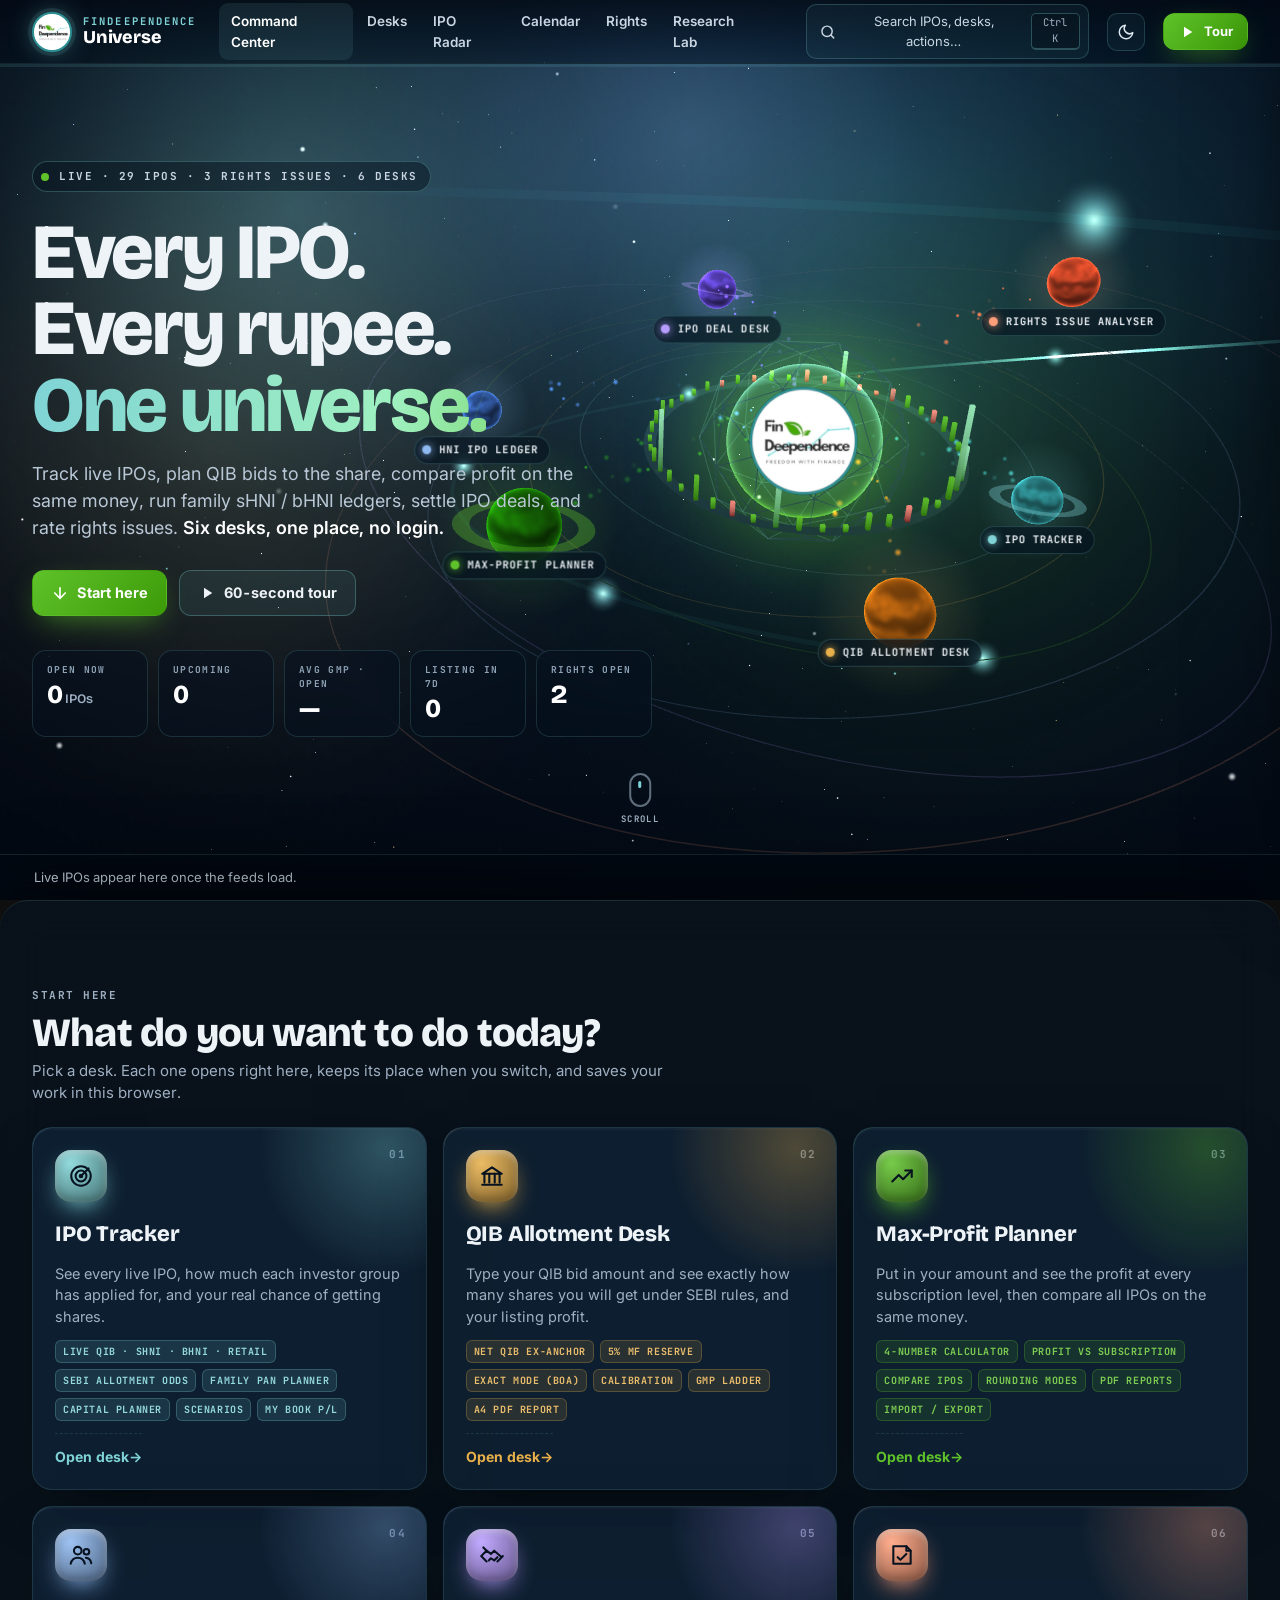
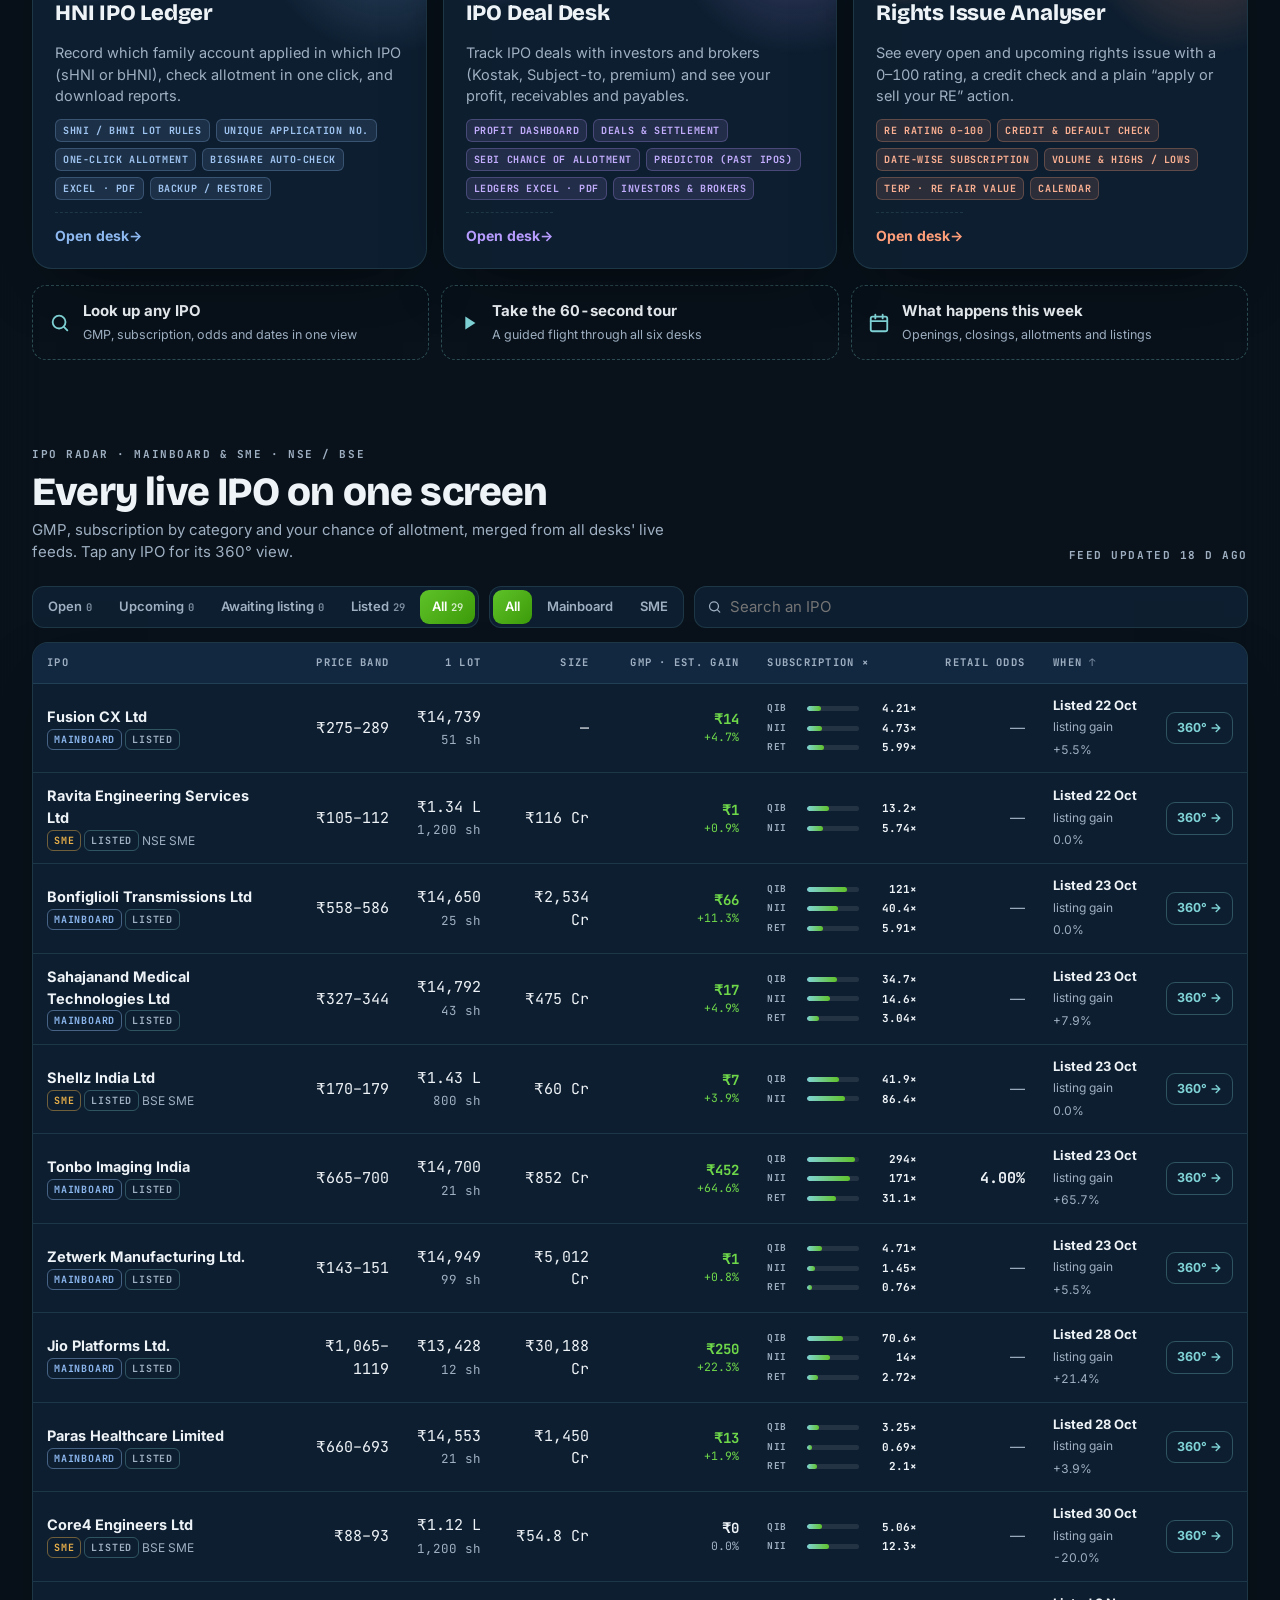
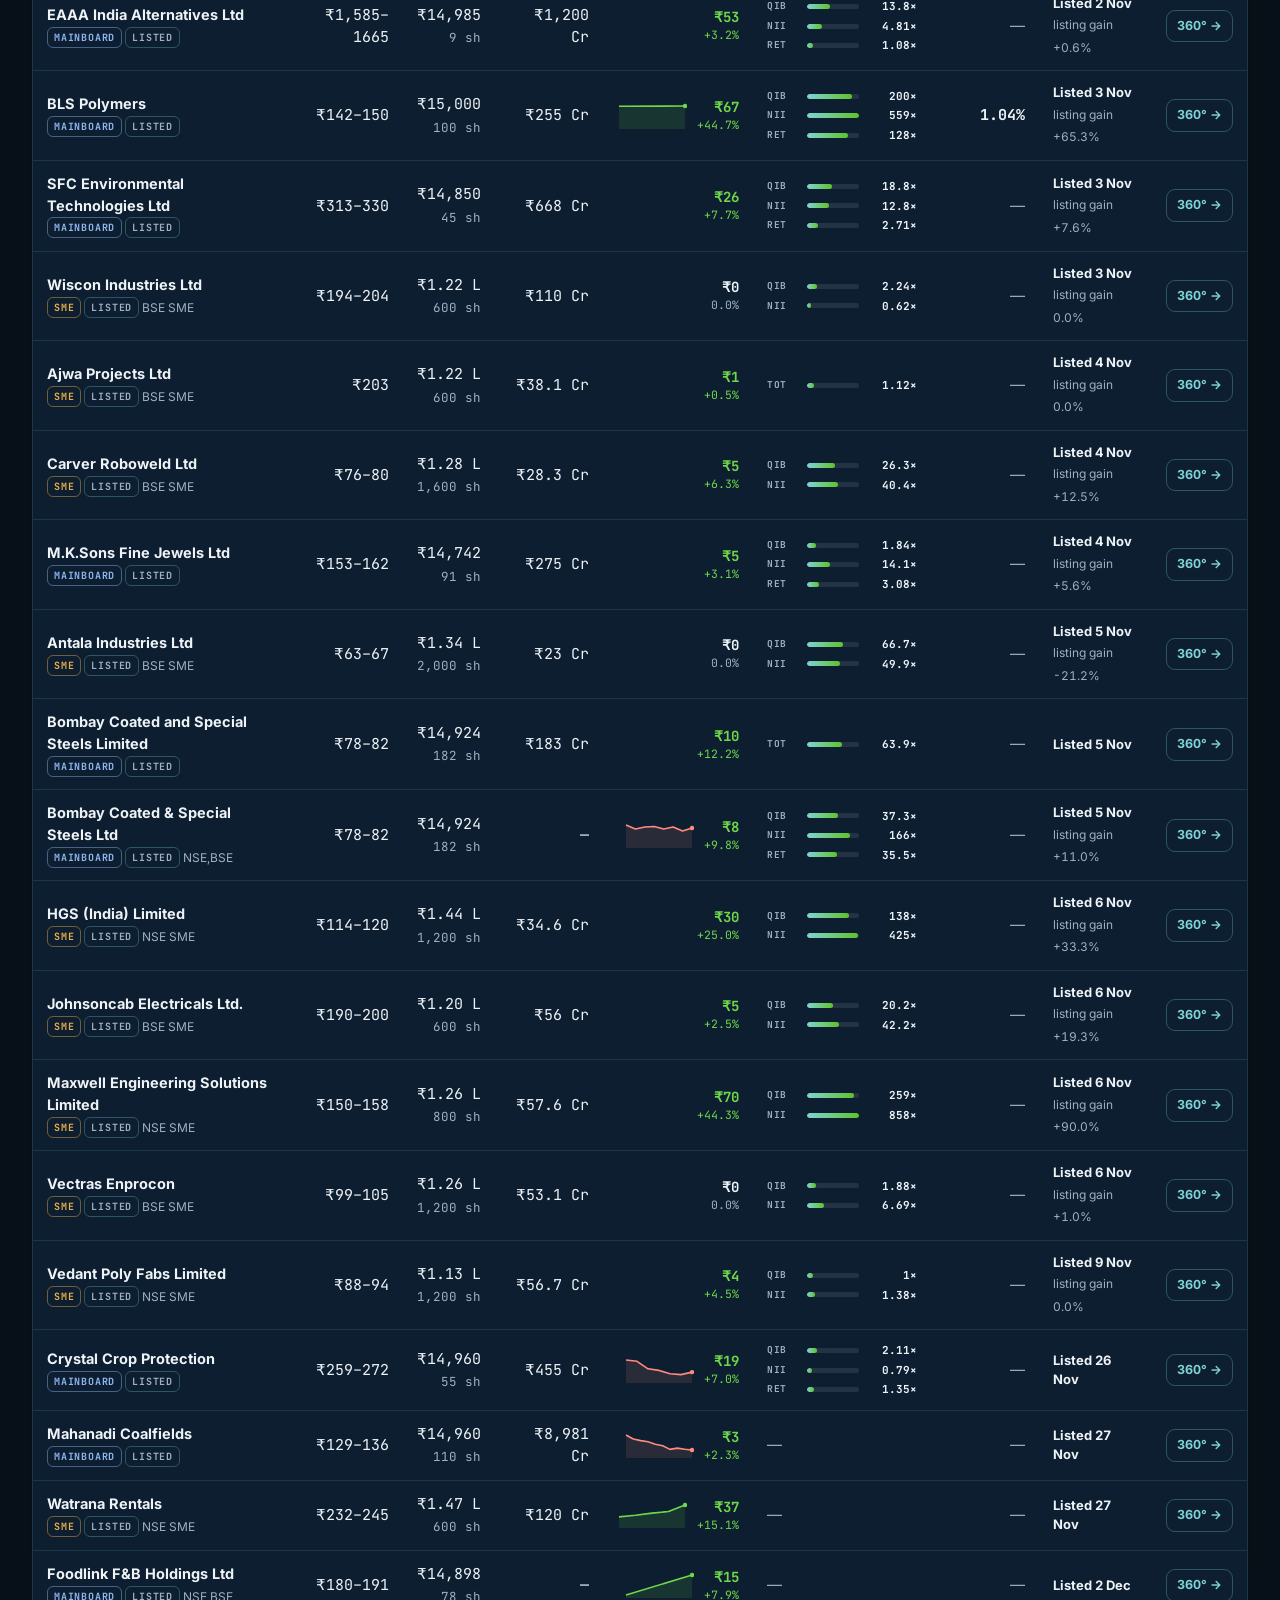
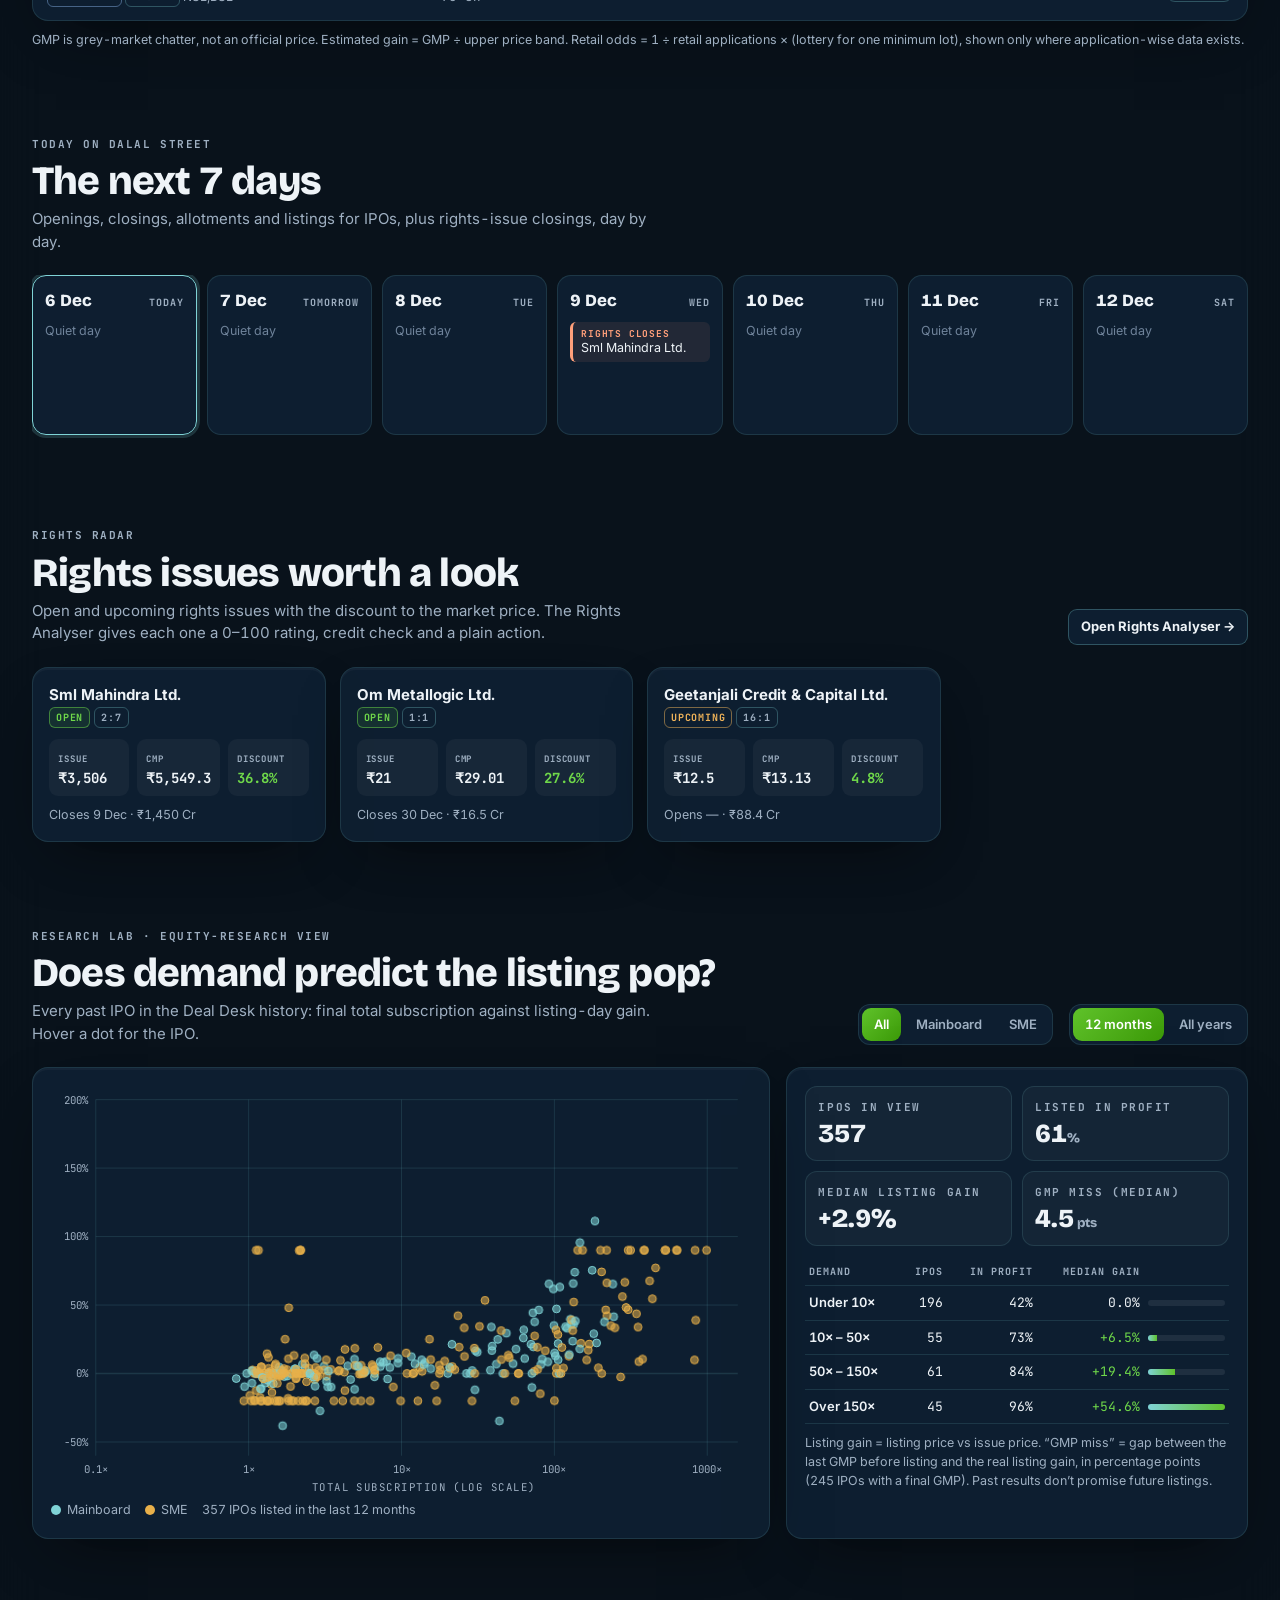
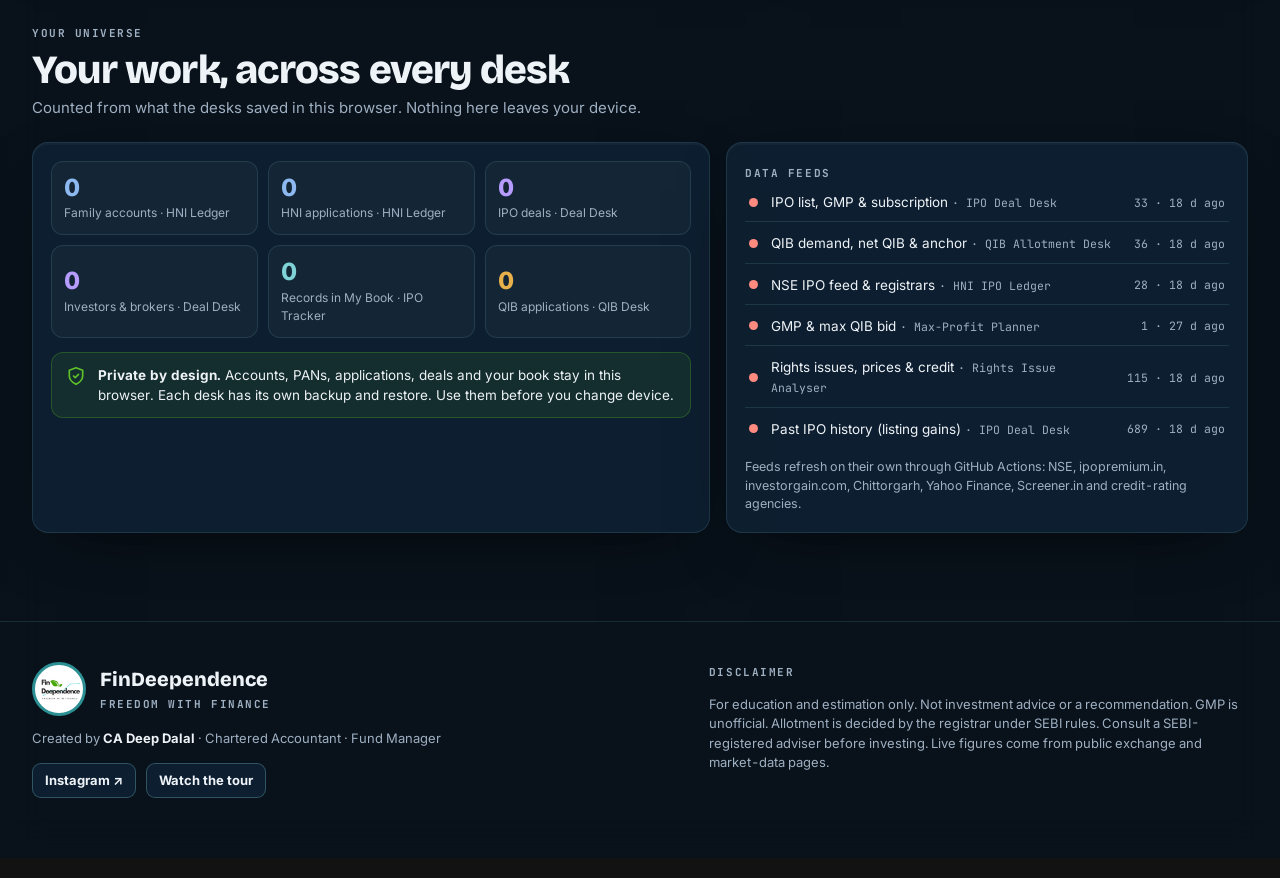
==== index.html @ 97319e91 "Build FinDeependence Universe: six desks in one 3D app Merges the six FinDeependence web apps into o" ====
<!doctype html>
<html lang="en">
<head>
<meta charset="utf-8">
<meta name="viewport" content="width=device-width, initial-scale=1, viewport-fit=cover">
<title>FinDeependence Universe · CA Deep Dalal</title>
<meta name="description" content="FinDeependence Universe by CA Deep Dalal: one 3D command center for IPO tracking, QIB allotment, max-profit planning, HNI family ledgers, IPO deal P&L and rights-issue analysis.">
<meta name="theme-color" content="#06121F">
<meta property="og:title" content="FinDeependence Universe · CA Deep Dalal">
<meta property="og:description" content="Every IPO. Every rupee. One universe. Six institutional-grade desks in one app.">
<meta property="og:image" content="assets/logo.png">
<link rel="icon" href="assets/logo.png">
<link rel="apple-touch-icon" href="assets/logo.png">
<link rel="manifest" href="manifest.webmanifest">
<link rel="preconnect" href="https://fonts.googleapis.com">
<link rel="preconnect" href="https://fonts.gstatic.com" crossorigin>
<link rel="stylesheet" href="https://fonts.googleapis.com/css2?family=Bricolage+Grotesque:opsz,wght@12..96,600;12..96,800&family=Inter:wght@400;500;600;700&family=JetBrains+Mono:wght@500;700&display=swap">
<link rel="stylesheet" href="assets/universe.css">
<script>try{var t=localStorage.getItem('fdu-theme');if(t==='light')document.documentElement.dataset.theme='light'}catch(e){}</script>
</head>
<body class="locked">

<div class="boot" id="boot" aria-hidden="true"><div class="in">
  <div class="badge"><img src="assets/logo.png" alt=""></div>
  <div class="t">ENTERING THE FINDEEPENDENCE UNIVERSE</div>
  <div class="bar"><i></i></div>
</div></div>

<canvas id="cosmos" aria-hidden="true"></canvas>
<div class="labels" id="labels"></div>

<header class="top">
  <div class="wrap">
    <a class="brand" href="#/" aria-label="FinDeependence Universe home">
      <span class="badge"><img src="assets/logo.png" alt="FinDeependence logo"></span>
      <span><span class="t1">FinDeependence</span><span class="t2">Universe</span></span>
    </a>
    <nav class="nav" aria-label="Sections">
      <a href="#/" data-nav="home">Command Center</a>
      <a href="#desks" data-nav="desks">Desks</a>
      <a href="#radar" data-nav="radar">IPO Radar</a>
      <a href="#calendar" data-nav="calendar">Calendar</a>
      <a href="#rights" data-nav="rights">Rights</a>
      <a href="#lab" data-nav="lab">Research Lab</a>
    </nav>
    <span class="sp"></span>
    <button class="kbtn" id="openPal" aria-label="Search everything"><svg viewBox="0 0 24 24" fill="none" stroke="currentColor" stroke-width="2" stroke-linecap="round"><circle cx="11" cy="11" r="7"/><path d="m20 20-3.5-3.5"/></svg><span class="t">Search IPOs, desks, actions…</span><kbd>Ctrl K</kbd></button>
    <button class="ibtn" id="themeBtn" aria-label="Switch light or dark theme" title="Light / dark"><svg viewBox="0 0 24 24" fill="none" stroke="currentColor" stroke-width="2" stroke-linecap="round"><path d="M21 12.8A9 9 0 1 1 11.2 3a7 7 0 0 0 9.8 9.8z"/></svg></button>
    <button class="btn primary tourbtn" id="tourBtn"><svg viewBox="0 0 24 24" fill="currentColor"><path d="M8 5v14l11-7z"/></svg><span>Tour</span></button>
  </div>
</header>

<section class="hero" id="top">
  <div class="wrap">
    <div class="hero-copy">
      <span class="kicker"><span class="dot"></span><span class="lbl" style="color:#C9D6E2" id="liveLine">Live · 6 desks · 1 universe</span></span>
      <h1>Every IPO. Every rupee.<br><span class="grad">One universe.</span></h1>
      <p class="sub">Track live IPOs, plan QIB bids to the share, compare profit on the same money, run family sHNI / bHNI ledgers, settle IPO deals, and rate rights issues. <b>Six desks, one place, no login.</b></p>
      <div class="cta">
        <a class="btn primary" href="#desks"><svg viewBox="0 0 24 24" fill="none" stroke="currentColor" stroke-width="2.2" stroke-linecap="round"><path d="M12 5v14M5 12l7 7 7-7"/></svg>Start here</a>
        <button class="btn ghost" id="heroTour"><svg viewBox="0 0 24 24" fill="currentColor"><path d="M8 5v14l11-7z"/></svg>60-second tour</button>
      </div>
      <div class="kpis" id="kpis" aria-live="polite"></div>
    </div>
  </div>
  <a class="scrollcue" href="#desks" aria-label="Scroll to the desks"><span></span><small class="lbl" style="font-size:9px">Scroll</small></a>
  <div class="ticker" id="ticker" aria-label="Live IPOs"><div class="track" id="tickerTrack"></div></div>
</section>

<main class="sheet" id="sheet">
  <div class="wrap">

    <section class="sec" id="desks">
      <div class="sec-h rv"><div><span class="lbl">Start here</span><h2>What do you want to do today?</h2><p>Pick a desk. Each one opens right here, keeps its place when you switch, and saves your work in this browser.</p></div></div>
      <div class="desks" id="deskGrid"></div>
      <div class="quick rv" id="quick"></div>
    </section>

    <section class="sec" id="radar">
      <div class="sec-h rv"><div><span class="lbl">IPO Radar · Mainboard &amp; SME · NSE / BSE</span><h2>Every live IPO on one screen</h2><p>GMP, subscription by category and your chance of allotment, merged from all desks' live feeds. Tap any IPO for its 360° view.</p></div><span class="sp"></span><span class="lbl" id="radarStamp"></span></div>
      <div class="toolbar">
        <div class="seg" id="stSeg" role="tablist" aria-label="Status"></div>
        <div class="seg" id="bdSeg" aria-label="Board">
          <button data-b="all" class="on">All</button><button data-b="Mainboard">Mainboard</button><button data-b="SME">SME</button>
        </div>
        <label class="search"><svg viewBox="0 0 24 24" fill="none" stroke="currentColor" stroke-width="2" stroke-linecap="round"><circle cx="11" cy="11" r="7"/><path d="m20 20-3.5-3.5"/></svg><input id="radarQ" type="search" placeholder="Search an IPO" aria-label="Search an IPO"></label>
      </div>
      <div class="panel tbl-wrap"><table class="radar" id="radarTbl"><thead><tr>
        <th data-sort="name">IPO</th><th class="r" data-sort="price">Price band</th><th class="r" data-sort="lotAmt">1 lot</th><th class="r" data-sort="sizeCr">Size</th>
        <th class="r" data-sort="gmpPct">GMP · est. gain</th><th data-sort="subTotal">Subscription ×</th><th class="r" data-sort="odds">Retail odds</th><th data-sort="key">When</th><th></th>
      </tr></thead><tbody></tbody></table></div>
      <div class="cards-m" id="radarCards"></div>
      <p class="note">GMP is grey-market chatter, not an official price. Estimated gain = GMP ÷ upper price band. Retail odds = 1 ÷ retail applications × (lottery for one minimum lot), shown only where application-wise data exists.</p>
    </section>

    <section class="sec" id="calendar">
      <div class="sec-h rv"><div><span class="lbl">Today on Dalal Street</span><h2>The next 7 days</h2><p>Openings, closings, allotments and listings for IPOs, plus rights-issue closings, day by day.</p></div></div>
      <div class="days" id="days"></div>
    </section>

    <section class="sec" id="rights">
      <div class="sec-h rv"><div><span class="lbl">Rights Radar</span><h2>Rights issues worth a look</h2><p>Open and upcoming rights issues with the discount to the market price. The Rights Analyser gives each one a 0–100 rating, credit check and a plain action.</p></div><span class="sp"></span><button class="btn sm" data-open="rights">Open Rights Analyser →</button></div>
      <div class="rgrid" id="rgrid"></div>
    </section>

    <section class="sec" id="lab">
      <div class="sec-h rv"><div><span class="lbl">Research Lab · equity-research view</span><h2 id="labTitle">Does demand predict the listing pop?</h2><p>Every past IPO in the Deal Desk history: final total subscription against listing-day gain. Hover a dot for the IPO.</p></div><span class="sp"></span>
        <div class="seg" id="labSeg"><button data-s="all" class="on">All</button><button data-s="Mainboard">Mainboard</button><button data-s="SME">SME</button></div>
        <div class="seg" id="labPer"><button data-p="12" class="on">12 months</button><button data-p="0">All years</button></div>
      </div>
      <div class="lab">
        <div class="panel pad chart-box" id="scatter"><div class="empty">Loading 600+ past IPOs…</div></div>
        <div class="panel pad">
          <div class="stats" id="labStats"></div>
          <table class="bk" id="labBuckets"></table>
          <p class="note" id="labNote"></p>
        </div>
      </div>
    </section>

    <section class="sec" id="mine">
      <div class="sec-h rv"><div><span class="lbl">Your universe</span><h2>Your work, across every desk</h2><p>Counted from what the desks saved in this browser. Nothing here leaves your device.</p></div></div>
      <div class="mine">
        <div class="panel pad"><div class="mgrid" id="mgrid"></div>
          <div class="privacy"><svg viewBox="0 0 24 24" fill="none" stroke="currentColor" stroke-width="2" stroke-linecap="round" stroke-linejoin="round"><path d="M12 22s8-4 8-10V5l-8-3-8 3v7c0 6 8 10 8 10z"/><path d="m9 12 2 2 4-4"/></svg>
            <div><b>Private by design.</b> Accounts, PANs, applications, deals and your book stay in this browser. Each desk has its own backup and restore. Use them before you change device.</div></div>
        </div>
        <div class="panel pad"><span class="lbl">Data feeds</span><ul class="health" id="health"></ul>
          <p class="note">Feeds refresh on their own through GitHub Actions: NSE, ipopremium.in, investorgain.com, Chittorgarh, Yahoo Finance, Screener.in and credit-rating agencies.</p></div>
      </div>
    </section>
  </div>

  <footer class="foot">
    <div class="wrap">
      <div>
        <div class="fb"><span class="badge"><img src="assets/logo.png" alt=""></span><div><b>FinDeependence</b><span class="lbl">Freedom with Finance</span></div></div>
        <p>Created by <b style="color:var(--ink)">CA Deep Dalal</b> · Chartered Accountant · Fund Manager</p>
        <div class="links">
          <a class="btn sm" href="https://instagram.com/findeependence" target="_blank" rel="noopener">Instagram ↗</a>
          <button class="btn sm" id="footTour">Watch the tour</button>
        </div>
      </div>
      <div>
        <span class="lbl">Disclaimer</span>
        <p>For education and estimation only. Not investment advice or a recommendation. GMP is unofficial. Allotment is decided by the registrar under SEBI rules. Consult a SEBI-registered adviser before investing. Live figures come from public exchange and market-data pages.</p>
      </div>
    </div>
  </footer>
</main>

<!-- module host -->
<div class="deck" id="deck" aria-hidden="true">
  <nav class="dock" id="dock" aria-label="Desks"></nav>
  <div class="stage">
    <div class="stage-bar" id="stageBar"></div>
    <div class="frames" id="frames"></div>
  </div>
</div>

<!-- IPO 360 -->
<div class="scrim" id="scrim"></div>
<aside class="drawer" id="drawer" aria-hidden="true" aria-label="IPO 360° view"></aside>

<!-- command palette -->
<div class="pal" id="pal" hidden role="dialog" aria-modal="true" aria-label="Search">
  <div class="pal-box">
    <div class="pal-in"><svg viewBox="0 0 24 24" fill="none" stroke="currentColor" stroke-width="2" stroke-linecap="round"><circle cx="11" cy="11" r="7"/><path d="m20 20-3.5-3.5"/></svg><input id="palQ" placeholder="Type an IPO, a desk or an action…" autocomplete="off" aria-label="Search"><kbd>Esc</kbd></div>
    <div class="pal-list" id="palList" role="listbox"></div>
    <div class="pal-foot"><span><kbd>↑</kbd> <kbd>↓</kbd> move</span><span><kbd>Enter</kbd> open</span><span><kbd>Esc</kbd> close</span></div>
  </div>
</div>

<!-- pitch tour -->
<div class="tour" id="tour" aria-live="polite">
  <div class="prog"><i id="tourProg"></i></div>
  <div class="card" id="tourCard"></div>
</div>

<div class="toast" id="toast" role="status"></div>
<div class="cosmos-fallback" id="fallback" hidden></div>

<script type="module" src="assets/universe.js"></script>
</body>
</html>
---- assets/universe.css ----
/* FinDeependence Universe · design system. Brand tokens from FinDeependence Studio, extended for 3D glass. */
:root {
  --space-0: #030913; --space-1: #06121F; --space-2: #0B1B2C; --navy: #0E2740;
  --ink: #EEF3F7; --muted: #9FB0C2; --dim: #6F839A;
  --surface: rgba(18, 40, 64, .58); --surface-2: rgba(23, 48, 75, .72); --surface-solid: #122840;
  --line: rgba(127, 211, 214, .14); --line-2: rgba(127, 211, 214, .3);
  --teal: #7FD3D6; --green: #5FC22A; --pen: #8DB8F0; --gold: #E8B04A; --violet: #B79CFF; --coral: #FF9F7A;
  --red: #FF8A80; --amber: #F0B45A; --pos: #6FD84A; --neg: #FF8A80;
  --sheet: rgba(6, 18, 31, .72); --sheet-line: rgba(127, 211, 214, .14);
  --shadow: 0 24px 60px -24px rgba(0, 0, 0, .65), 0 2px 0 rgba(255, 255, 255, .03) inset;
  --display: "Bricolage Grotesque", "Inter", system-ui, sans-serif;
  --sans: "Inter", system-ui, -apple-system, "Segoe UI", sans-serif;
  --mono: "JetBrains Mono", ui-monospace, Menlo, Consolas, monospace;
  --r: 16px; --r-sm: 10px; --pill: 6px;
  --top: 64px;
  color-scheme: dark;
}
:root[data-theme="light"] {
  --ink: #14273D; --muted: #5D6B7A; --dim: #7D8B99;
  --surface: rgba(255, 255, 255, .86); --surface-2: #F1EBDD; --surface-solid: #FFFFFF;
  --line: #E2DACA; --line-2: #CFC4AE;
  --teal: #2C8F93; --green: #3C9A08; --pen: #1D5FA8; --gold: #A86400; --violet: #6A4FC9; --coral: #C2502A;
  --red: #B3261E; --amber: #A86400; --pos: #2E7A06; --neg: #B3261E;
  --sheet: #F6F2E8; --sheet-line: #E2DACA;
  --shadow: 0 18px 40px -26px rgba(20, 39, 61, .45);
  color-scheme: light;
}

* { box-sizing: border-box; }
html { scroll-behavior: smooth; -webkit-text-size-adjust: 100%; overflow-x: clip; }
html, body { margin: 0; }
body {
  background: radial-gradient(1200px 800px at 70% 20%, #0F2B45 0%, var(--space-1) 45%, var(--space-0) 100%) fixed;
  color: var(--ink); font-family: var(--sans); font-size: 15px; line-height: 1.5; overflow-x: hidden;
  font-variant-numeric: tabular-nums;
}
body.locked { overflow: hidden; }
a { color: inherit; }
button, input, select { font: inherit; color: inherit; }
button { cursor: pointer; }
[hidden] { display: none !important; }
:focus-visible { outline: 2px solid var(--teal); outline-offset: 2px; border-radius: 6px; }
.mono { font-family: var(--mono); }
.num { font-family: var(--mono); font-variant-numeric: tabular-nums; }
.lbl { font-family: var(--mono); font-weight: 700; font-size: 11px; letter-spacing: .14em; text-transform: uppercase; color: var(--muted); }
.pos { color: var(--pos); } .neg { color: var(--neg); } .muted { color: var(--muted); }
.wrap { max-width: 1280px; margin: 0 auto; padding: 0 clamp(16px, 3vw, 32px); }
.sr { position: absolute; width: 1px; height: 1px; overflow: hidden; clip: rect(0 0 0 0); white-space: nowrap; }

/* ---------- cosmos canvas ---------- */
#cosmos { position: fixed; inset: 0; width: 100vw; height: 100vh; z-index: 0; display: block; transition: opacity .6s ease, filter .6s ease; }
body.deck-open #cosmos { opacity: .25; filter: blur(2px); }
.cosmos-fallback { position: fixed; inset: 0; z-index: 0; pointer-events: none;
  background: radial-gradient(2px 2px at 20% 30%, #fff8, transparent), radial-gradient(1.5px 1.5px at 70% 60%, #7FD3D6aa, transparent),
  radial-gradient(1px 1px at 40% 80%, #fff6, transparent), radial-gradient(600px 400px at 70% 40%, rgba(127,211,214,.18), transparent),
  radial-gradient(500px 360px at 25% 70%, rgba(95,194,42,.12), transparent); }
.labels { position: fixed; inset: 0; z-index: 2; pointer-events: none; overflow: hidden; }
.plabel { position: absolute; left: 0; top: 0; pointer-events: none; opacity: 0; transition: opacity .4s; }
.plabel.on { opacity: 1; pointer-events: auto; }
.plabel button { transform: translate(-50%, 26px); display: flex; align-items: center; gap: 8px; white-space: nowrap;
  background: rgba(6, 18, 31, .62); border: 1px solid rgba(127,211,214,.22); color: #EEF3F7; padding: 5px 11px 5px 7px; border-radius: 999px;
  font-family: var(--mono); font-weight: 700; font-size: 10.5px; letter-spacing: .1em; text-transform: uppercase; backdrop-filter: blur(8px); -webkit-backdrop-filter: blur(8px);
  transition: transform .25s, background .25s, border-color .25s; }
.plabel button i { width: 9px; height: 9px; border-radius: 50%; background: var(--c); box-shadow: 0 0 10px var(--c); }
.plabel.hot button, .plabel button:hover { background: rgba(14, 39, 64, .92); border-color: var(--c); transform: translate(-50%, 22px) scale(1.06); }

/* ---------- top bar ---------- */
.top { position: fixed; top: 0; left: 0; right: 0; z-index: 60; height: var(--top); overflow: hidden;
  background: linear-gradient(180deg, rgba(3, 9, 19, .82), rgba(3, 9, 19, .45)); backdrop-filter: blur(14px) saturate(1.3); -webkit-backdrop-filter: blur(14px) saturate(1.3);
  border-bottom: 1px solid rgba(127,211,214,.12); color: #EEF3F7; }
.top .wrap { height: 100%; display: flex; align-items: center; gap: 18px; max-width: 1440px; }
.brand { display: flex; align-items: center; gap: 11px; text-decoration: none; min-width: 0; }
.brand .badge { width: 40px; height: 40px; border-radius: 50%; background: #fff; border: 2.5px solid #2C8F93; overflow: hidden; flex: none; box-shadow: 0 0 0 4px rgba(127,211,214,.12), 0 0 24px rgba(127,211,214,.35); }
.brand .badge img { width: 100%; height: 100%; object-fit: cover; display: block; }
.brand .t1, .brand .t2 { display: block; }
.brand .t1 { font-family: var(--mono); font-weight: 700; font-size: 10.5px; letter-spacing: .2em; color: #7FD3D6; text-transform: uppercase; line-height: 1.2; }
.brand .t2 { font-family: var(--display); font-weight: 800; font-size: 18px; letter-spacing: -.01em; line-height: 1.1; color: #fff; white-space: nowrap; }
.nav { display: flex; gap: 2px; margin-left: 8px; }
.nav a, .nav button { text-decoration: none; border: 0; background: transparent; color: #C9D6E2; padding: 8px 12px; border-radius: 9px; font-weight: 600; font-size: 13.5px; }
.nav a:hover, .nav button:hover, .nav .on { color: #fff; background: rgba(127,211,214,.1); }
.top .sp { flex: 1; }
.kbtn { display: flex; align-items: center; gap: 10px; border: 1px solid rgba(127,211,214,.22); background: rgba(127,211,214,.06); color: #C9D6E2;
  padding: 7px 8px 7px 12px; border-radius: 10px; font-size: 13px; min-width: 210px; }
.kbtn:hover { border-color: rgba(127,211,214,.5); color: #fff; }
.kbtn kbd, kbd { font-family: var(--mono); font-size: 10.5px; border: 1px solid rgba(127,211,214,.3); border-bottom-width: 2px; border-radius: 5px; padding: 1px 6px; color: #9FB0C2; margin-left: auto; background: rgba(0,0,0,.2); }
.ibtn { width: 38px; height: 38px; display: grid; place-items: center; border-radius: 10px; border: 1px solid rgba(127,211,214,.2); background: rgba(127,211,214,.05); color: #DDE7EF; flex: none; }
.ibtn:hover { border-color: rgba(127,211,214,.55); color: #fff; }
.ibtn svg, .kbtn svg, .btn svg { width: 18px; height: 18px; }
.btn { display: inline-flex; align-items: center; justify-content: center; gap: 8px; border-radius: 12px; padding: 11px 18px; font-weight: 700; font-size: 14.5px; border: 1px solid var(--line-2); background: var(--surface); color: var(--ink); text-decoration: none; transition: transform .15s, box-shadow .2s, border-color .2s, background .2s; }
.btn:hover { transform: translateY(-1px); border-color: var(--teal); }
.btn.primary { background: linear-gradient(135deg, #5FC22A, #3C9A08); color: #fff; border-color: transparent; box-shadow: 0 10px 30px -10px rgba(95,194,42,.7); }
.btn.primary:hover { box-shadow: 0 14px 36px -10px rgba(95,194,42,.9); }
.btn.ghost { background: rgba(127,211,214,.08); color: #EEF3F7; border-color: rgba(127,211,214,.3); }
.btn.sm { padding: 7px 12px; font-size: 13px; border-radius: 9px; }
.top .btn.tourbtn { padding: 8px 14px; font-size: 13px; }

/* ---------- hero ---------- */
.hero { position: relative; z-index: 3; min-height: 100svh; padding: calc(var(--top) + 6vh) 0 120px; display: flex; flex-direction: column; justify-content: center; pointer-events: none; color: #EEF3F7; }
.hero .wrap { width: 100%; max-width: 1440px; }
.hero-copy { max-width: 620px; pointer-events: auto; }
.kicker { display: inline-flex; align-items: center; gap: 10px; padding: 6px 12px 6px 8px; border-radius: 999px; border: 1px solid rgba(127,211,214,.28); background: rgba(6,18,31,.5); backdrop-filter: blur(8px); -webkit-backdrop-filter: blur(8px); }
.kicker .dot { width: 8px; height: 8px; border-radius: 50%; background: #5FC22A; box-shadow: 0 0 0 0 rgba(95,194,42,.6); animation: ping 2s infinite; }
@keyframes ping { 0% { box-shadow: 0 0 0 0 rgba(95,194,42,.55); } 80%, 100% { box-shadow: 0 0 0 10px rgba(95,194,42,0); } }
.hero h1 { font-family: var(--display); font-weight: 800; font-size: clamp(38px, 6.2vw, 78px); line-height: .98; letter-spacing: -.03em; margin: 22px 0 18px; text-wrap: balance; }
.hero h1 .grad { background: linear-gradient(100deg, #7FD3D6 0%, #9FF0C0 40%, #5FC22A 70%, #E8B04A 100%); -webkit-background-clip: text; background-clip: text; color: transparent; background-size: 200% 100%; animation: sheen 8s ease-in-out infinite alternate; }
@keyframes sheen { to { background-position: 100% 0; } }
.hero p.sub { font-size: clamp(16px, 1.4vw, 19px); color: #B9C8D6; max-width: 560px; margin: 0 0 28px; }
.hero p.sub b { color: #fff; font-weight: 600; }
.cta { display: flex; gap: 12px; flex-wrap: wrap; }
.kpis { display: grid; grid-template-columns: repeat(5, minmax(0, 1fr)); gap: 10px; margin-top: 34px; max-width: 700px; pointer-events: auto; }
.kpi { padding: 12px 14px; border-radius: 14px; background: rgba(6,18,31,.55); border: 1px solid rgba(127,211,214,.16); backdrop-filter: blur(10px); -webkit-backdrop-filter: blur(10px); }
.kpi .v { font-family: var(--display); font-weight: 800; font-size: 26px; line-height: 1.1; margin-top: 4px; color: #fff; }
.kpi .v small { font-size: 13px; color: #9FB0C2; font-weight: 600; margin-left: 2px; }
.kpi .lbl { font-size: 9.5px; color: #8FA3B6; }
.scrollcue { position: absolute; left: 50%; bottom: 74px; transform: translateX(-50%); pointer-events: auto; text-decoration: none; display: grid; justify-items: center; gap: 6px; color: #9FB0C2; }
.scrollcue span { width: 22px; height: 34px; border: 2px solid rgba(159,176,194,.6); border-radius: 12px; position: relative; }
.scrollcue span::after { content: ""; position: absolute; left: 50%; top: 6px; width: 3px; height: 7px; margin-left: -1.5px; border-radius: 2px; background: #7FD3D6; animation: wheel 1.8s infinite; }
@keyframes wheel { 0% { transform: translateY(0); opacity: 1; } 70% { transform: translateY(10px); opacity: 0; } 100% { opacity: 0; } }

/* ticker */
.ticker { position: absolute; left: 0; right: 0; bottom: 0; height: 46px; overflow: hidden; pointer-events: auto; border-top: 1px solid rgba(127,211,214,.14); background: rgba(3,9,19,.62); backdrop-filter: blur(10px); -webkit-backdrop-filter: blur(10px); }
.ticker .track { display: flex; gap: 34px; align-items: center; height: 100%; white-space: nowrap; width: max-content; animation: tick 60s linear infinite; padding-left: 34px; }
.ticker:hover .track { animation-play-state: paused; }
@keyframes tick { to { transform: translateX(-50%); } }
.tk { display: inline-flex; gap: 9px; align-items: center; font-size: 13px; color: #C9D6E2; border: 0; background: transparent; padding: 0; }
.tk b { color: #fff; font-weight: 700; }
.tk .chip { font-family: var(--mono); font-size: 9.5px; font-weight: 700; letter-spacing: .1em; padding: 2px 6px; border-radius: 4px; border: 1px solid rgba(127,211,214,.3); color: #7FD3D6; }
.tk .chip.open { color: #9FF0C0; border-color: rgba(95,194,42,.5); }
.tk .g { font-family: var(--mono); font-weight: 700; }

/* ---------- content sheet ---------- */
.sheet { position: relative; z-index: 4; background: var(--sheet); border-top: 1px solid var(--sheet-line); border-radius: 28px 28px 0 0; box-shadow: 0 -30px 80px -20px rgba(0,0,0,.6);
  backdrop-filter: blur(22px) saturate(1.2); -webkit-backdrop-filter: blur(22px) saturate(1.2); padding: 18px 0 0; }
.sec { padding: 64px 0 18px; scroll-margin-top: calc(var(--top) + 8px); }
.sec-h { display: flex; align-items: end; gap: 16px; flex-wrap: wrap; margin-bottom: 22px; }
.sec-h h2 { font-family: var(--display); font-weight: 800; font-size: clamp(26px, 3.2vw, 40px); letter-spacing: -.02em; line-height: 1.05; margin: 6px 0 0; text-wrap: balance; }
.sec-h p { margin: 6px 0 0; color: var(--muted); max-width: 640px; }
.sec-h .sp { flex: 1; }
.panel { background: var(--surface); border: 1px solid var(--line); border-radius: var(--r); box-shadow: var(--shadow); }
.panel.pad { padding: 18px; }

/* desks (intent cards) */
.desks { display: grid; grid-template-columns: repeat(3, minmax(0, 1fr)); gap: 16px; perspective: 1200px; }
.desk { position: relative; text-align: left; border: 1px solid var(--line); background: var(--surface); border-radius: 20px; padding: 22px; color: var(--ink); overflow: hidden;
  transform-style: preserve-3d; transition: transform .25s ease, border-color .25s, box-shadow .25s; box-shadow: var(--shadow); min-height: 250px; display: flex; flex-direction: column; gap: 12px; }
.desk::before { content: ""; position: absolute; inset: -1px; border-radius: inherit; padding: 1px; background: linear-gradient(135deg, var(--c), transparent 45%); -webkit-mask: linear-gradient(#000 0 0) content-box, linear-gradient(#000 0 0); -webkit-mask-composite: xor; mask-composite: exclude; opacity: .55; pointer-events: none; }
.desk::after { content: ""; position: absolute; width: 260px; height: 260px; right: -90px; top: -110px; border-radius: 50%; background: radial-gradient(circle, color-mix(in srgb, var(--c) 30%, transparent), transparent 70%); pointer-events: none; transition: transform .4s; }
.desk:hover { border-color: color-mix(in srgb, var(--c) 60%, transparent); box-shadow: 0 30px 60px -30px color-mix(in srgb, var(--c) 55%, transparent); }
.desk:hover::after { transform: scale(1.25); }
.desk .orb { width: 52px; height: 52px; border-radius: 16px; display: grid; place-items: center; background: radial-gradient(circle at 30% 25%, color-mix(in srgb, var(--c) 85%, #fff), color-mix(in srgb, var(--c) 55%, #000)); color: #06121F; box-shadow: 0 10px 24px -8px var(--c), inset 0 -4px 10px rgba(0,0,0,.25), inset 0 3px 6px rgba(255,255,255,.4); transform: translateZ(30px); }
.desk .orb svg { width: 26px; height: 26px; }
.desk h3 { font-family: var(--display); font-weight: 800; font-size: 22px; letter-spacing: -.01em; margin: 4px 0 0; transform: translateZ(20px); }
.desk .plain { color: var(--muted); margin: 0; font-size: 14.5px; transform: translateZ(14px); }
.desk .feat { display: flex; flex-wrap: wrap; gap: 6px; margin-top: auto; }
.desk .feat span { font-family: var(--mono); font-size: 10px; font-weight: 700; letter-spacing: .06em; text-transform: uppercase; padding: 3px 7px; border-radius: var(--pill); background: color-mix(in srgb, var(--c) 13%, transparent); color: color-mix(in srgb, var(--c) 80%, var(--ink)); border: 1px solid color-mix(in srgb, var(--c) 25%, transparent); }
.desk .go { display: flex; align-items: center; justify-content: space-between; font-weight: 700; color: var(--c); font-size: 14px; border-top: 1px dashed var(--line); padding-top: 12px; }
:root[data-theme="light"] .desk .go { color: color-mix(in srgb, var(--c) 70%, #14273D); }
.desk .num-tag { position: absolute; top: 18px; right: 20px; font-family: var(--mono); font-weight: 700; font-size: 11px; color: var(--dim); letter-spacing: .1em; }
.quick { display: grid; grid-template-columns: repeat(3, minmax(0,1fr)); gap: 12px; margin-top: 16px; }
.quick button { display: flex; gap: 12px; align-items: center; text-align: left; padding: 14px 16px; border-radius: 14px; border: 1px dashed var(--line-2); background: transparent; color: var(--ink); }
.quick button:hover { border-style: solid; border-color: var(--teal); background: var(--surface); }
.quick svg { width: 22px; height: 22px; color: var(--teal); flex: none; }
.quick b { display: block; } .quick small { color: var(--muted); }

/* radar */
.toolbar { display: flex; gap: 10px; flex-wrap: wrap; align-items: center; margin-bottom: 14px; }
.seg { display: inline-flex; gap: 3px; padding: 3px; border-radius: 12px; background: var(--surface); border: 1px solid var(--line); }
.seg button { border: 0; background: transparent; padding: 7px 12px; border-radius: 9px; font-weight: 600; font-size: 13px; color: var(--muted); white-space: nowrap; }
.seg button.on { background: linear-gradient(135deg, #5FC22A, #3C9A08); color: #fff; }
.seg button .c { font-family: var(--mono); font-size: 10.5px; opacity: .8; margin-left: 4px; }
.search { flex: 1; min-width: 180px; display: flex; align-items: center; gap: 8px; padding: 0 12px; border-radius: 12px; border: 1px solid var(--line); background: var(--surface); }
.search input { border: 0; outline: 0; background: transparent; padding: 9px 0; width: 100%; }
.search svg { width: 16px; height: 16px; color: var(--muted); }
.tbl-wrap { overflow-x: auto; border-radius: var(--r); }
table.radar { width: 100%; border-collapse: separate; border-spacing: 0; min-width: 980px; }
.radar th { position: sticky; top: 0; text-align: left; font-family: var(--mono); font-weight: 700; font-size: 10.5px; letter-spacing: .12em; text-transform: uppercase; color: var(--muted); padding: 12px 14px; border-bottom: 1px solid var(--line); background: var(--surface-solid); white-space: nowrap; }
.radar th.r, .radar td.r { text-align: right; }
.radar th[data-sort] { cursor: pointer; } .radar th[data-sort]:hover { color: var(--ink); }
.radar th .ar { opacity: .7; }
.radar td { padding: 12px 14px; border-bottom: 1px solid var(--line); vertical-align: middle; }
.radar tbody tr { cursor: pointer; transition: background .15s; }
.radar tbody tr:hover { background: color-mix(in srgb, var(--teal) 7%, transparent); }
.radar tbody tr:last-child td { border-bottom: 0; }
.nm b { display: block; font-weight: 700; font-size: 14.5px; }
.nm small { color: var(--muted); font-size: 12px; }
.pill { display: inline-block; font-family: var(--mono); font-weight: 700; font-size: 10px; letter-spacing: .08em; text-transform: uppercase; padding: 2px 6px; border-radius: var(--pill); border: 1px solid var(--line-2); color: var(--muted); vertical-align: 1px; }
.pill.sme { color: var(--gold); border-color: color-mix(in srgb, var(--gold) 45%, transparent); }
.pill.main { color: var(--pen); border-color: color-mix(in srgb, var(--pen) 45%, transparent); }
.pill.open { color: var(--pos); border-color: color-mix(in srgb, var(--pos) 50%, transparent); background: color-mix(in srgb, var(--pos) 10%, transparent); }
.pill.upcoming { color: var(--amber); border-color: color-mix(in srgb, var(--amber) 50%, transparent); }
.pill.closed { color: var(--pen); }
.pill.listed { color: var(--muted); }
.gmp { display: flex; align-items: center; gap: 10px; justify-content: flex-end; }
.gmp .v { text-align: right; line-height: 1.15; }
.gmp .v b { font-family: var(--mono); font-size: 14px; display: block; }
.gmp .v small { font-family: var(--mono); font-size: 11.5px; }
.spark { width: 70px; height: 26px; display: block; }
.subx { display: grid; gap: 3px; min-width: 150px; }
.subx .row { display: grid; grid-template-columns: 34px 1fr 52px; gap: 6px; align-items: center; font-size: 11px; }
.subx .row span:first-child { font-family: var(--mono); color: var(--muted); font-size: 9.5px; font-weight: 700; letter-spacing: .06em; }
.subx .bar { height: 5px; border-radius: 3px; background: color-mix(in srgb, var(--ink) 10%, transparent); overflow: hidden; }
.subx .bar i { display: block; height: 100%; border-radius: 3px; background: linear-gradient(90deg, var(--teal), var(--green)); }
.subx .row b { font-family: var(--mono); font-size: 11px; text-align: right; }
.when b { display: block; font-size: 13px; } .when small { color: var(--muted); font-size: 12px; }
.go-btn { border: 1px solid var(--line-2); background: transparent; color: var(--teal); border-radius: 9px; padding: 6px 10px; font-weight: 700; font-size: 12.5px; white-space: nowrap; }
.empty { padding: 40px 20px; text-align: center; color: var(--muted); }
.cards-m { display: none; }

/* calendar strip */
.days { display: grid; grid-template-columns: repeat(7, minmax(150px, 1fr)); gap: 10px; overflow-x: auto; padding-bottom: 6px; }
.day { border-radius: 14px; border: 1px solid var(--line); background: var(--surface); padding: 12px; min-height: 160px; }
.day.today { border-color: var(--teal); box-shadow: 0 0 0 3px color-mix(in srgb, var(--teal) 18%, transparent); }
.day h4 { margin: 0 0 8px; display: flex; justify-content: space-between; align-items: baseline; font-family: var(--display); font-weight: 800; font-size: 17px; }
.day h4 small { font-family: var(--mono); font-size: 10px; letter-spacing: .1em; color: var(--muted); font-weight: 700; text-transform: uppercase; }
.ev { display: block; width: 100%; text-align: left; border: 0; border-left: 3px solid var(--c, var(--teal)); background: color-mix(in srgb, var(--c, var(--teal)) 9%, transparent); color: var(--ink); padding: 6px 8px; border-radius: 6px; margin-bottom: 6px; font-size: 12.5px; line-height: 1.3; }
.ev small { display: block; font-family: var(--mono); font-size: 9.5px; letter-spacing: .08em; text-transform: uppercase; color: var(--c, var(--teal)); font-weight: 700; }
.day .none { color: var(--dim); font-size: 12.5px; }

/* rights */
.rgrid { display: grid; grid-template-columns: repeat(auto-fill, minmax(270px, 1fr)); gap: 14px; }
.rcard { text-align: left; border: 1px solid var(--line); border-radius: 16px; background: var(--surface); padding: 16px; color: var(--ink); display: grid; gap: 10px; box-shadow: var(--shadow); transition: transform .2s, border-color .2s; }
.rcard:hover { transform: translateY(-3px); border-color: color-mix(in srgb, var(--coral) 60%, transparent); }
.rcard .hd { display: flex; gap: 10px; align-items: center; }
.rcard .hd img { width: 34px; height: 34px; border-radius: 8px; background: #fff; object-fit: contain; flex: none; }
.rcard .hd b { font-weight: 700; line-height: 1.2; }
.rcard .kv { display: grid; grid-template-columns: repeat(3, 1fr); gap: 8px; }
.rcard .kv div { background: color-mix(in srgb, var(--ink) 4%, transparent); border-radius: 9px; padding: 7px 9px; }
.rcard .kv b { font-family: var(--mono); font-size: 14px; display: block; }
.rcard .kv span { font-family: var(--mono); font-size: 9px; letter-spacing: .1em; color: var(--muted); text-transform: uppercase; font-weight: 700; }
.rcard .ft { display: flex; justify-content: space-between; font-size: 12.5px; color: var(--muted); }

/* research lab */
.lab { display: grid; grid-template-columns: 1.6fr 1fr; gap: 16px; }
.chart-box { position: relative; }
.chart-box svg { width: 100%; height: auto; display: block; overflow: visible; }
.chart-box .tip { position: absolute; pointer-events: none; background: var(--surface-solid); border: 1px solid var(--line-2); border-radius: 10px; padding: 8px 10px; font-size: 12.5px; box-shadow: var(--shadow); transform: translate(-50%, calc(-100% - 12px)); white-space: nowrap; z-index: 2; }
.legend { display: flex; gap: 14px; flex-wrap: wrap; font-size: 12.5px; color: var(--muted); }
.legend i { display: inline-block; width: 10px; height: 10px; border-radius: 50%; margin-right: 6px; vertical-align: -1px; }
.stats { display: grid; grid-template-columns: 1fr 1fr; gap: 10px; }
.stat { border-radius: 12px; border: 1px solid var(--line); padding: 12px; background: color-mix(in srgb, var(--ink) 3%, transparent); }
.stat .v { font-family: var(--display); font-weight: 800; font-size: 26px; line-height: 1.1; margin-top: 4px; }
.stat .v small { font-size: 13px; color: var(--muted); }
.bk { width: 100%; border-collapse: collapse; font-size: 13px; margin-top: 12px; }
.bk th { text-align: left; font-family: var(--mono); font-size: 10px; letter-spacing: .1em; color: var(--muted); font-weight: 700; text-transform: uppercase; padding: 6px 4px; border-bottom: 1px solid var(--line); }
.bk td { padding: 7px 4px; border-bottom: 1px solid var(--line); font-family: var(--mono); }
.bk td:first-child { font-family: var(--sans); font-weight: 600; }
.bk .r { text-align: right; }
.hbar { height: 6px; border-radius: 3px; background: color-mix(in srgb, var(--ink) 8%, transparent); overflow: hidden; min-width: 60px; }
.hbar i { display: block; height: 100%; background: linear-gradient(90deg, var(--teal), var(--green)); }
.note { font-size: 12.5px; color: var(--muted); margin: 10px 0 0; }

/* your universe + health */
.mine { display: grid; grid-template-columns: 1.3fr 1fr; gap: 16px; }
.mgrid { display: grid; grid-template-columns: repeat(3, minmax(0,1fr)); gap: 10px; }
.mgrid button { text-align: left; border: 1px solid var(--line); background: color-mix(in srgb, var(--ink) 3%, transparent); border-radius: 12px; padding: 12px; color: var(--ink); }
.mgrid button:hover { border-color: var(--c); }
.mgrid .v { font-family: var(--display); font-weight: 800; font-size: 26px; line-height: 1.1; color: var(--c); }
.mgrid small { display: block; color: var(--muted); font-size: 12px; margin-top: 2px; }
.health { list-style: none; margin: 0; padding: 0; display: grid; gap: 2px; }
.health li { display: grid; grid-template-columns: 12px 1fr auto; gap: 10px; align-items: center; padding: 9px 4px; border-bottom: 1px solid var(--line); font-size: 13.5px; }
.health li:last-child { border-bottom: 0; }
.health i { width: 9px; height: 9px; border-radius: 50%; background: var(--dim); }
.health i.ok { background: var(--pos); box-shadow: 0 0 8px var(--pos); } .health i.warn { background: var(--amber); } .health i.bad { background: var(--neg); }
.health small { font-family: var(--mono); font-size: 11.5px; color: var(--muted); }
.privacy { display: flex; gap: 12px; align-items: flex-start; margin-top: 14px; padding: 12px 14px; border-radius: 12px; background: color-mix(in srgb, var(--green) 9%, transparent); border: 1px solid color-mix(in srgb, var(--green) 28%, transparent); font-size: 13.5px; }
.privacy svg { width: 20px; height: 20px; color: var(--green); flex: none; margin-top: 1px; }

/* footer */
footer.foot { margin-top: 70px; padding: 40px 0 60px; border-top: 1px solid var(--line); color: var(--muted); font-size: 13px; }
footer.foot .wrap { display: grid; grid-template-columns: 1.2fr 1fr; gap: 30px; }
footer .fb { display: flex; gap: 14px; align-items: center; color: var(--ink); }
footer .fb .badge { width: 54px; height: 54px; border-radius: 50%; background: #fff; border: 3px solid #2C8F93; overflow: hidden; flex: none; }
footer .fb .badge img { width: 100%; height: 100%; object-fit: cover; }
footer .fb b { font-family: var(--display); font-weight: 800; font-size: 20px; display: block; }
footer .links { display: flex; gap: 10px; flex-wrap: wrap; margin-top: 14px; }

/* ---------- deck (module host) ---------- */
.deck { position: fixed; inset: var(--top) 0 0 0; z-index: 50; display: grid; grid-template-columns: 72px 1fr; background: rgba(3,9,19,.5); opacity: 0; pointer-events: none; transition: opacity .35s ease; }
.deck.open { opacity: 1; pointer-events: auto; }
.dock { display: flex; flex-direction: column; gap: 8px; padding: 12px 10px; border-right: 1px solid rgba(127,211,214,.12); background: rgba(3,9,19,.7); backdrop-filter: blur(12px); -webkit-backdrop-filter: blur(12px); overflow-y: auto; }
.dock button { position: relative; width: 52px; height: 52px; border-radius: 15px; border: 1px solid rgba(127,211,214,.14); background: rgba(127,211,214,.04); color: #C9D6E2; display: grid; place-items: center; transition: transform .2s, border-color .2s, background .2s; flex: none; }
.dock button svg { width: 22px; height: 22px; }
.dock button:hover { transform: scale(1.06); border-color: var(--c, #7FD3D6); color: #fff; }
.dock button.on { background: color-mix(in srgb, var(--c) 22%, transparent); border-color: var(--c); color: #fff; box-shadow: 0 0 20px -4px var(--c); }
.dock button.on::before { content: ""; position: absolute; left: -10px; top: 12px; bottom: 12px; width: 3px; border-radius: 2px; background: var(--c); }
.dock button[data-tip]:hover::after { content: attr(data-tip); position: absolute; left: 62px; top: 50%; transform: translateY(-50%); background: #0E2740; color: #fff; border: 1px solid rgba(127,211,214,.3); font-size: 12px; font-weight: 600; padding: 5px 9px; border-radius: 7px; white-space: nowrap; z-index: 5; pointer-events: none; }
.dock hr { width: 32px; border: 0; border-top: 1px solid rgba(127,211,214,.15); margin: 4px auto; }
.stage { position: relative; display: grid; grid-template-rows: auto 1fr; min-width: 0; min-height: 0; }
.stage-bar { display: flex; align-items: center; gap: 12px; padding: 9px 16px; border-bottom: 1px solid rgba(127,211,214,.12); background: rgba(6,18,31,.82); backdrop-filter: blur(12px); -webkit-backdrop-filter: blur(12px); color: #EEF3F7; min-width: 0; }
.stage-bar .orb { width: 34px; height: 34px; border-radius: 11px; display: grid; place-items: center; background: radial-gradient(circle at 30% 25%, color-mix(in srgb, var(--c) 85%, #fff), color-mix(in srgb, var(--c) 55%, #000)); color: #06121F; flex: none; }
.stage-bar .orb svg { width: 19px; height: 19px; }
.stage-bar .tt { min-width: 0; }
.stage-bar .tt b { font-family: var(--display); font-weight: 800; font-size: 17px; display: block; line-height: 1.15; white-space: nowrap; overflow: hidden; text-overflow: ellipsis; }
.stage-bar .tt small { color: #9FB0C2; font-size: 12px; white-space: nowrap; overflow: hidden; text-overflow: ellipsis; display: block; }
.stage-bar .sp { flex: 1; }
.stage-bar .btn.sm { color: #EEF3F7; background: rgba(127,211,214,.08); border-color: rgba(127,211,214,.25); }
.frames { position: relative; min-height: 0; background: #F6F2E8; }
.frames iframe { position: absolute; inset: 0; width: 100%; height: 100%; border: 0; background: #F6F2E8; opacity: 0; visibility: hidden; transition: opacity .3s; }
.frames iframe.on { opacity: 1; visibility: visible; }
.frames .loader { position: absolute; inset: 0; display: grid; place-items: center; background: #06121F; color: #9FB0C2; z-index: 3; transition: opacity .4s; }
.frames .loader.gone { opacity: 0; pointer-events: none; }
.loader .ring { width: 64px; height: 64px; border-radius: 50%; border: 3px solid rgba(127,211,214,.15); border-top-color: var(--c, #7FD3D6); animation: spin 0.9s linear infinite; margin: 0 auto 14px; }
@keyframes spin { to { transform: rotate(360deg); } }
.howto { position: absolute; right: 16px; top: 58px; z-index: 6; width: min(380px, calc(100vw - 32px)); padding: 18px; border-radius: 16px; background: #0E2740; color: #EEF3F7; border: 1px solid rgba(127,211,214,.3); box-shadow: 0 30px 60px -20px rgba(0,0,0,.7); }
.howto h4 { margin: 0 0 10px; font-family: var(--display); font-size: 18px; }
.howto ol { margin: 0; padding-left: 0; list-style: none; counter-reset: s; display: grid; gap: 10px; }
.howto li { counter-increment: s; display: grid; grid-template-columns: 28px 1fr; gap: 10px; font-size: 14px; }
.howto li::before { content: counter(s); width: 26px; height: 26px; border-radius: 50%; display: grid; place-items: center; background: var(--c); color: #06121F; font-weight: 800; font-family: var(--mono); font-size: 12px; }
.howto .tabs { margin-top: 14px; display: flex; flex-wrap: wrap; gap: 6px; }
.howto .tabs span { font-family: var(--mono); font-size: 10px; letter-spacing: .06em; text-transform: uppercase; padding: 3px 7px; border-radius: 5px; border: 1px solid rgba(127,211,214,.25); color: #9FB0C2; }

/* ---------- drawer (IPO 360) ---------- */
.scrim { position: fixed; inset: 0; z-index: 70; background: rgba(3,9,19,.55); backdrop-filter: blur(3px); -webkit-backdrop-filter: blur(3px); opacity: 0; pointer-events: none; transition: opacity .3s; }
.scrim.on { opacity: 1; pointer-events: auto; }
.drawer { position: fixed; top: 0; right: 0; bottom: 0; z-index: 71; width: min(560px, 100vw); background: var(--surface-solid); border-left: 1px solid var(--line-2); box-shadow: -30px 0 80px -20px rgba(0,0,0,.6); transform: translateX(105%); transition: transform .45s cubic-bezier(.2,.8,.2,1); overflow-y: auto; color: var(--ink); }
:root:not([data-theme="light"]) .drawer { background: linear-gradient(180deg, #0E2740, #0B1B2C 40%); }
.drawer.on { transform: none; }
.dhead { position: sticky; top: 0; z-index: 2; padding: 18px 20px 14px; background: inherit; border-bottom: 1px solid var(--line); display: flex; gap: 12px; align-items: flex-start; }
:root:not([data-theme="light"]) .dhead { background: rgba(14,39,64,.95); backdrop-filter: blur(10px); }
.dhead h3 { margin: 4px 0 6px; font-family: var(--display); font-weight: 800; font-size: 24px; line-height: 1.1; letter-spacing: -.01em; }
.dhead .x { margin-left: auto; }
.dbody { padding: 18px 20px 40px; display: grid; gap: 16px; }
.big3 { display: grid; grid-template-columns: repeat(3, 1fr); gap: 10px; }
.big3 > div { border: 1px solid var(--line); border-radius: 12px; padding: 12px; background: color-mix(in srgb, var(--ink) 3%, transparent); }
.big3 .v { font-family: var(--display); font-weight: 800; font-size: 24px; line-height: 1.1; margin-top: 4px; }
.big3 .v small { font-size: 12.5px; color: var(--muted); font-weight: 600; }
.dsec h5 { margin: 0 0 10px; font-family: var(--mono); font-weight: 700; font-size: 11px; letter-spacing: .14em; text-transform: uppercase; color: var(--muted); display: flex; justify-content: space-between; }
.timeline { display: grid; grid-template-columns: repeat(4, 1fr); position: relative; }
.timeline::before { content: ""; position: absolute; left: 12%; right: 12%; top: 11px; height: 2px; background: var(--line-2); }
.timeline .fill { position: absolute; left: 12%; top: 11px; height: 2px; background: linear-gradient(90deg, var(--teal), var(--green)); }
.timeline div { position: relative; text-align: center; font-size: 12px; }
.timeline div i { display: block; width: 14px; height: 14px; margin: 5px auto 8px; border-radius: 50%; background: var(--surface-solid); border: 2px solid var(--line-2); position: relative; z-index: 1; }
.timeline div.done i { background: var(--green); border-color: var(--green); }
.timeline div.now i { background: var(--teal); border-color: var(--teal); box-shadow: 0 0 0 4px color-mix(in srgb, var(--teal) 25%, transparent); }
.timeline b { display: block; font-size: 13px; }
.timeline small { color: var(--muted); font-family: var(--mono); font-size: 10px; letter-spacing: .08em; text-transform: uppercase; }
.kgrid { display: grid; grid-template-columns: repeat(2, 1fr); gap: 0 16px; }
.kgrid div { display: flex; justify-content: space-between; gap: 10px; padding: 8px 0; border-bottom: 1px solid var(--line); font-size: 13.5px; }
.kgrid div span { color: var(--muted); } .kgrid div b { font-family: var(--mono); font-weight: 700; text-align: right; }
.cbars { display: grid; gap: 8px; }
.cbars .row { display: grid; grid-template-columns: 70px 1fr 70px; gap: 10px; align-items: center; font-size: 13px; }
.cbars .row span { font-family: var(--mono); font-size: 10.5px; font-weight: 700; letter-spacing: .08em; color: var(--muted); }
.cbars .bar { height: 10px; border-radius: 5px; background: color-mix(in srgb, var(--ink) 8%, transparent); overflow: hidden; }
.cbars .bar i { display: block; height: 100%; border-radius: 5px; background: linear-gradient(90deg, var(--c, var(--teal)), var(--green)); transition: width 1s cubic-bezier(.2,.8,.2,1); }
.cbars .row b { font-family: var(--mono); text-align: right; }
.odds { display: grid; grid-template-columns: repeat(3, 1fr); gap: 10px; }
.odds div { text-align: center; border: 1px solid var(--line); border-radius: 12px; padding: 12px 8px; }
.odds .ring { --p: 0; width: 64px; height: 64px; margin: 0 auto 6px; border-radius: 50%; background: conic-gradient(var(--c, var(--teal)) calc(var(--p) * 1%), color-mix(in srgb, var(--ink) 9%, transparent) 0); display: grid; place-items: center; }
.odds .ring b { width: 50px; height: 50px; border-radius: 50%; background: var(--surface-solid); display: grid; place-items: center; font-family: var(--mono); font-size: 12px; }
.odds small { color: var(--muted); font-size: 11.5px; display: block; }
.actions { display: grid; grid-template-columns: 1fr 1fr; gap: 8px; }
.actions button { display: flex; align-items: center; gap: 10px; text-align: left; border: 1px solid var(--line); background: color-mix(in srgb, var(--c) 7%, transparent); color: var(--ink); border-radius: 12px; padding: 10px 12px; font-size: 13px; }
.actions button:hover { border-color: var(--c); }
.actions button i { width: 30px; height: 30px; border-radius: 9px; display: grid; place-items: center; background: var(--c); color: #06121F; flex: none; }
.actions button i svg { width: 16px; height: 16px; }
.actions button b { display: block; font-size: 13.5px; }
.actions button small { color: var(--muted); font-size: 11.5px; }
.disc { font-size: 12px; color: var(--dim); }

/* ---------- command palette ---------- */
.pal { position: fixed; inset: 0; z-index: 90; display: grid; justify-items: center; align-items: start; padding-top: 12vh; background: rgba(3,9,19,.6); backdrop-filter: blur(6px); -webkit-backdrop-filter: blur(6px); }
.pal-box { width: min(680px, calc(100vw - 24px)); border-radius: 18px; background: var(--surface-solid); border: 1px solid var(--line-2); box-shadow: 0 40px 100px -20px rgba(0,0,0,.8); overflow: hidden; color: var(--ink); animation: pop .22s cubic-bezier(.2,.8,.2,1); }
:root:not([data-theme="light"]) .pal-box { background: #0E2740; }
@keyframes pop { from { transform: translateY(8px) scale(.98); opacity: 0; } }
.pal-in { display: flex; align-items: center; gap: 12px; padding: 14px 18px; border-bottom: 1px solid var(--line); }
.pal-in svg { width: 20px; height: 20px; color: var(--teal); }
.pal-in input { flex: 1; border: 0; outline: 0; background: transparent; font-size: 17px; }
.pal-list { max-height: min(60vh, 520px); overflow-y: auto; padding: 8px; }
.pal-g { font-family: var(--mono); font-size: 10px; letter-spacing: .14em; color: var(--muted); font-weight: 700; padding: 10px 10px 6px; text-transform: uppercase; }
.pal-i { display: flex; align-items: center; gap: 12px; width: 100%; text-align: left; border: 0; background: transparent; color: var(--ink); padding: 10px; border-radius: 10px; }
.pal-i.on { background: color-mix(in srgb, var(--teal) 14%, transparent); }
.pal-i i { width: 32px; height: 32px; border-radius: 9px; display: grid; place-items: center; background: color-mix(in srgb, var(--c, var(--teal)) 22%, transparent); color: var(--c, var(--teal)); flex: none; }
.pal-i i svg { width: 17px; height: 17px; }
.pal-i b { display: block; font-weight: 600; font-size: 14px; } .pal-i small { color: var(--muted); font-size: 12px; }
.pal-i .r { margin-left: auto; font-family: var(--mono); font-size: 12px; color: var(--muted); }
.pal-foot { display: flex; gap: 16px; padding: 10px 18px; border-top: 1px solid var(--line); font-size: 12px; color: var(--muted); }

/* ---------- tour (pitch mode) ---------- */
.tour { position: fixed; inset: 0; z-index: 80; pointer-events: none; color: #EEF3F7; }
.tour.on { pointer-events: auto; }
body.touring .scrollcue, body.touring .labels { opacity: 0; pointer-events: none; }
.tour .card { position: absolute; left: clamp(16px, 5vw, 80px); bottom: clamp(80px, 12vh, 140px); width: min(560px, calc(100vw - 32px)); padding: 26px 28px; border-radius: 22px; background: rgba(6,18,31,.72); border: 1px solid rgba(127,211,214,.28); backdrop-filter: blur(16px); -webkit-backdrop-filter: blur(16px); box-shadow: 0 40px 100px -30px rgba(0,0,0,.8); opacity: 0; transform: translateY(18px); transition: opacity .5s, transform .5s; }
.tour.on .card { opacity: 1; transform: none; }
.tour .card .lbl { color: var(--c, #7FD3D6); }
.tour .card h3 { font-family: var(--display); font-weight: 800; font-size: clamp(28px, 3.6vw, 44px); line-height: 1.02; letter-spacing: -.02em; margin: 10px 0 12px; }
.tour .card p { color: #B9C8D6; margin: 0 0 14px; font-size: 16px; }
.tour .card ul { margin: 0 0 18px; padding: 0; list-style: none; display: grid; gap: 7px; }
.tour .card li { display: flex; gap: 10px; font-size: 15px; }
.tour .card li::before { content: ""; width: 7px; height: 7px; margin-top: 8px; border-radius: 2px; background: var(--c, #7FD3D6); transform: rotate(45deg); flex: none; }
.tour .ctrl { display: flex; gap: 8px; align-items: center; }
.tour .prog { position: absolute; left: 0; right: 0; top: var(--top); height: 3px; background: rgba(127,211,214,.12); }
.tour .prog i { display: block; height: 100%; width: 0; background: linear-gradient(90deg, #7FD3D6, #5FC22A); }
.tour .dots { display: flex; gap: 6px; margin-left: auto; }
.tour .dots button { width: 9px; height: 9px; border-radius: 50%; border: 0; padding: 0; background: rgba(159,176,194,.35); }
.tour .dots button.on { background: var(--c, #7FD3D6); width: 22px; border-radius: 5px; }
.tour .stats-row { display: flex; gap: 22px; margin: 0 0 18px; }
.tour .stats-row b { font-family: var(--display); font-size: 30px; font-weight: 800; display: block; line-height: 1; }
.tour .stats-row span { font-family: var(--mono); font-size: 10px; letter-spacing: .12em; color: #9FB0C2; text-transform: uppercase; font-weight: 700; }

/* ---------- toast & boot ---------- */
.toast { position: fixed; left: 50%; bottom: 24px; transform: translate(-50%, 30px); z-index: 99; background: #0E2740; color: #fff; border: 1px solid rgba(127,211,214,.3); padding: 10px 16px; border-radius: 12px; font-size: 14px; opacity: 0; transition: .3s; pointer-events: none; }
.toast.on { opacity: 1; transform: translate(-50%, 0); }
.boot { position: fixed; inset: 0; z-index: 100; overflow: hidden; padding: 16px; display: grid; place-items: center; background: #030913; transition: opacity .8s ease, visibility .8s; }
.boot.done { opacity: 0; visibility: hidden; }
.boot .in { text-align: center; color: #EEF3F7; }
.boot .badge { width: 96px; height: 96px; border-radius: 50%; background: #fff; border: 4px solid #2C8F93; overflow: hidden; margin: 0 auto 18px; box-shadow: 0 0 0 10px rgba(127,211,214,.08), 0 0 60px rgba(127,211,214,.45); animation: breathe 1.6s ease-in-out infinite; }
.boot .badge img { width: 100%; height: 100%; object-fit: cover; }
@keyframes breathe { 50% { box-shadow: 0 0 0 16px rgba(127,211,214,.04), 0 0 90px rgba(127,211,214,.6); } }
.boot .t { font-family: var(--mono); font-weight: 700; letter-spacing: .3em; font-size: 12px; color: #7FD3D6; text-wrap: balance; }
.boot .bar { width: 220px; height: 2px; background: rgba(127,211,214,.15); margin: 16px auto 0; border-radius: 2px; overflow: hidden; }
.boot .bar i { display: block; height: 100%; width: 30%; background: linear-gradient(90deg, #7FD3D6, #5FC22A); animation: load 1.2s ease-in-out infinite; }
@keyframes load { 0% { transform: translateX(-100%); } 100% { transform: translateX(340%); } }

/* scatter dots */
.chart-box circle { transform-box: fill-box; transform-origin: center; }
@keyframes popin { from { opacity: 0; transform: scale(.2); } }

/* ---------- reveal on scroll ---------- */
.rv { opacity: 0; transform: translateY(24px); transition: opacity .7s ease, transform .7s cubic-bezier(.2,.8,.2,1); }
.rv.in { opacity: 1; transform: none; }

/* ---------- responsive ---------- */
@media (max-width: 1100px) {
  .nav { display: none; }
  .kbtn { min-width: 0; } .kbtn .t { display: none; }
  .desks { grid-template-columns: repeat(2, minmax(0, 1fr)); }
  .lab, .mine { grid-template-columns: 1fr; }
}
@media (max-width: 760px) {
  :root { --top: 58px; }
  .brand .t2 { font-size: 16px; }
  .top .btn.tourbtn span { display: none; }
  .kbtn kbd { display: none; }
  .hero { padding-top: calc(var(--top) + 26vh); justify-content: flex-end; padding-bottom: 96px; }
  .hero h1 { font-size: clamp(34px, 10vw, 48px); }
  .hero::before { content: ""; position: absolute; inset: 38% 0 0; background: linear-gradient(180deg, rgba(3,9,19,0), rgba(3,9,19,.78) 30%, rgba(3,9,19,.86)); pointer-events: none; }
  .hero .wrap { position: relative; }
  .hero p.sub { font-size: 15.5px; }
  .kpis { grid-template-columns: repeat(3, minmax(0, 1fr)); }
  .kpis .kpi:nth-child(n+4) { display: none; }
  .scrollcue { display: none; }
  .desks, .quick { grid-template-columns: 1fr; }
  .desk { min-height: 0; }
  .tbl-wrap { display: none; } .cards-m { display: grid; gap: 10px; }
  .mcard { text-align: left; border: 1px solid var(--line); background: var(--surface); border-radius: 14px; padding: 14px; color: var(--ink); display: grid; gap: 10px; }
  .mcard .r1 { display: flex; justify-content: space-between; gap: 10px; align-items: flex-start; }
  .mcard .r2 { display: grid; grid-template-columns: repeat(3, 1fr); gap: 8px; }
  .mcard .r2 div { background: color-mix(in srgb, var(--ink) 4%, transparent); border-radius: 9px; padding: 7px 9px; }
  .mcard .r2 b { font-family: var(--mono); font-size: 13.5px; display: block; }
  .mcard .r2 span { font-family: var(--mono); font-size: 9px; letter-spacing: .1em; color: var(--muted); text-transform: uppercase; font-weight: 700; }
  .mgrid { grid-template-columns: repeat(2, minmax(0,1fr)); }
  .stats { grid-template-columns: 1fr 1fr; }
  footer.foot .wrap { grid-template-columns: 1fr; }
  .deck { grid-template-columns: minmax(0, 1fr); grid-template-rows: minmax(0, 1fr) auto; }
  .dock button[data-pal] { display: none; }
  .top .wrap { gap: 8px; }
  .brand .t1 { font-size: 9px; letter-spacing: .14em; }
  .brand .badge { width: 36px; height: 36px; }
  .dock { grid-row: 2; min-width: 0; flex-direction: row; justify-content: space-between; gap: 4px; border-right: 0; border-top: 1px solid rgba(127,211,214,.15); padding: 6px 4px calc(6px + env(safe-area-inset-bottom, 0px)); overflow-x: auto; }
  .dock button { width: 42px; height: 42px; border-radius: 12px; }
  .dock button.on::before { left: 10px; right: 10px; top: auto; bottom: -6px; width: auto; height: 3px; }
  .dock hr, .dock button[data-tip]:hover::after { display: none; }
  .stage-bar { padding: 8px 10px; gap: 8px; }
  .stage-bar .hide-m { display: none; }
  .big3 .v { font-size: 20px; }
  .actions { grid-template-columns: 1fr; }
  .tour .card { bottom: 24px; padding: 20px; }
  .plabel button { font-size: 9px; padding: 3px 8px 3px 5px; }
  .plabel button em { display: none; }
}
@media (prefers-reduced-motion: reduce) {
  *, *::before, *::after { animation-duration: .001s !important; animation-iteration-count: 1 !important; transition-duration: .001s !important; scroll-behavior: auto !important; }
  .ticker .track { animation: none; }
}
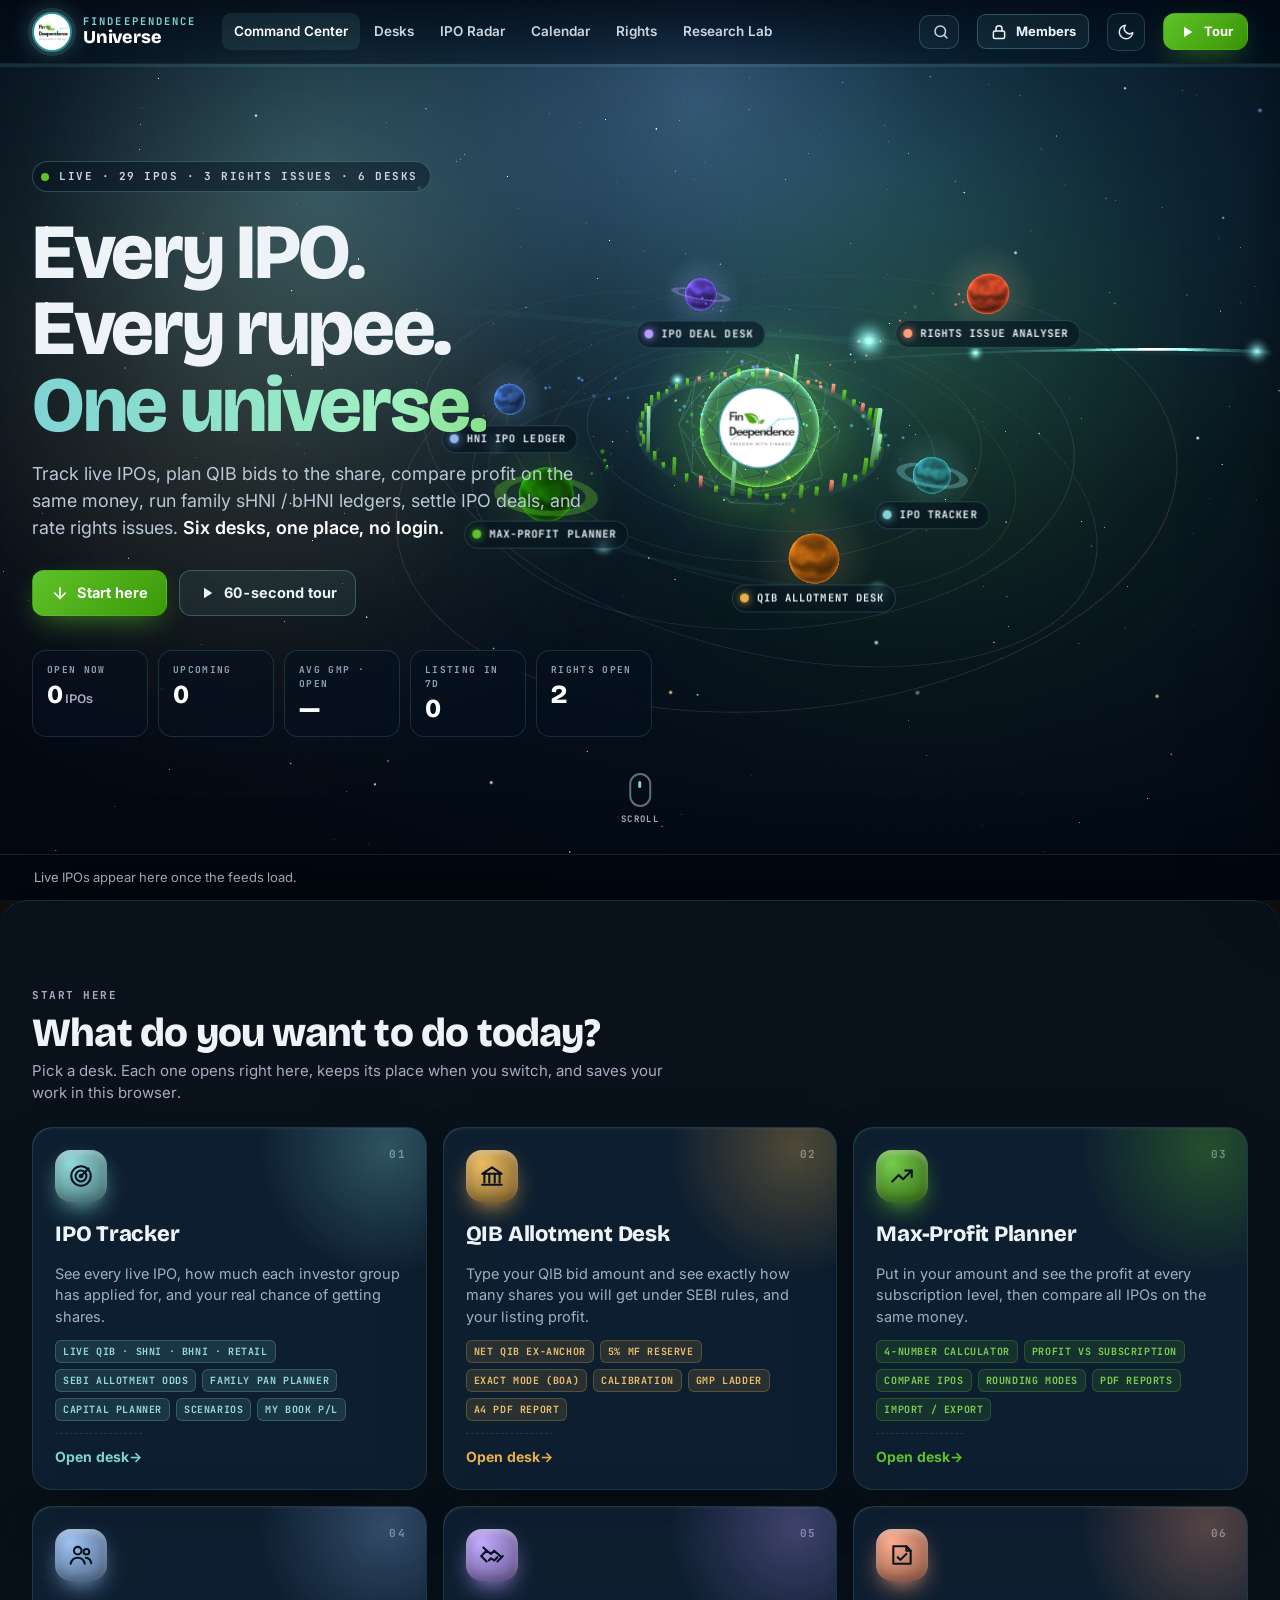
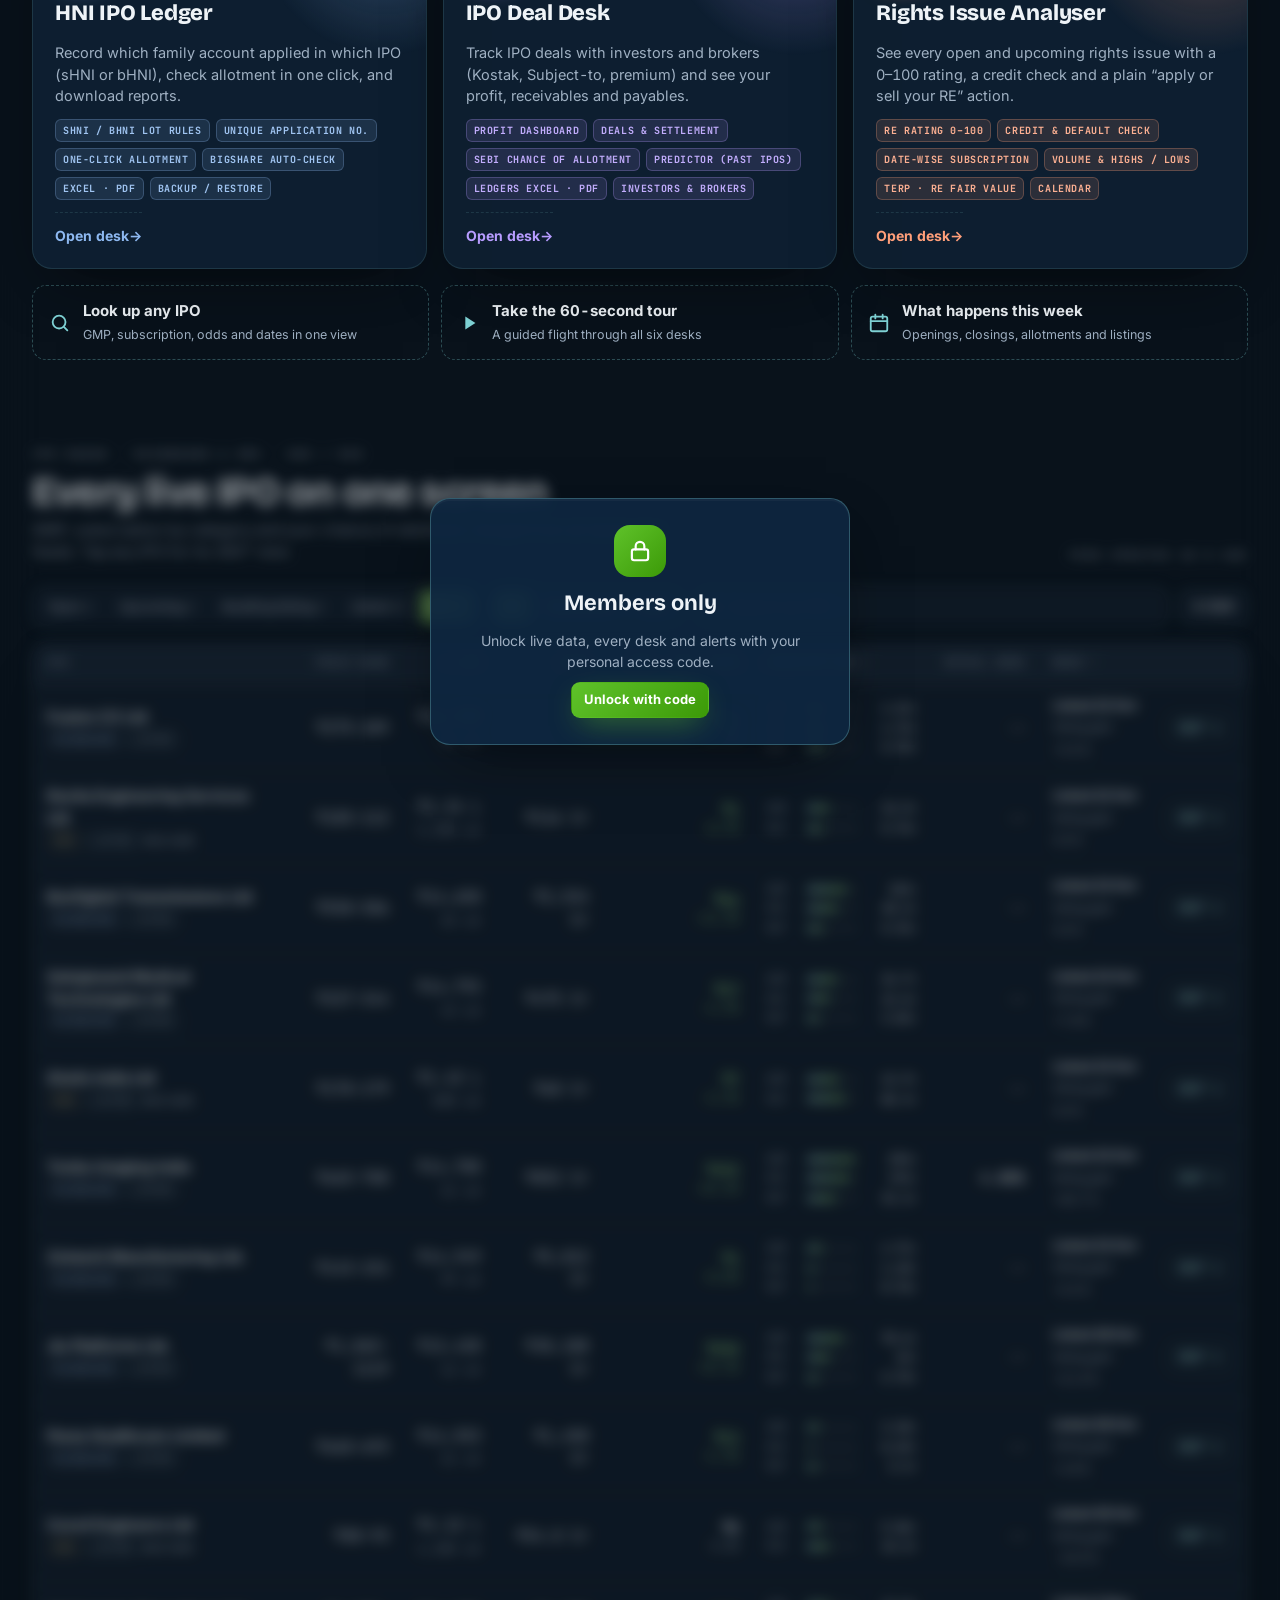
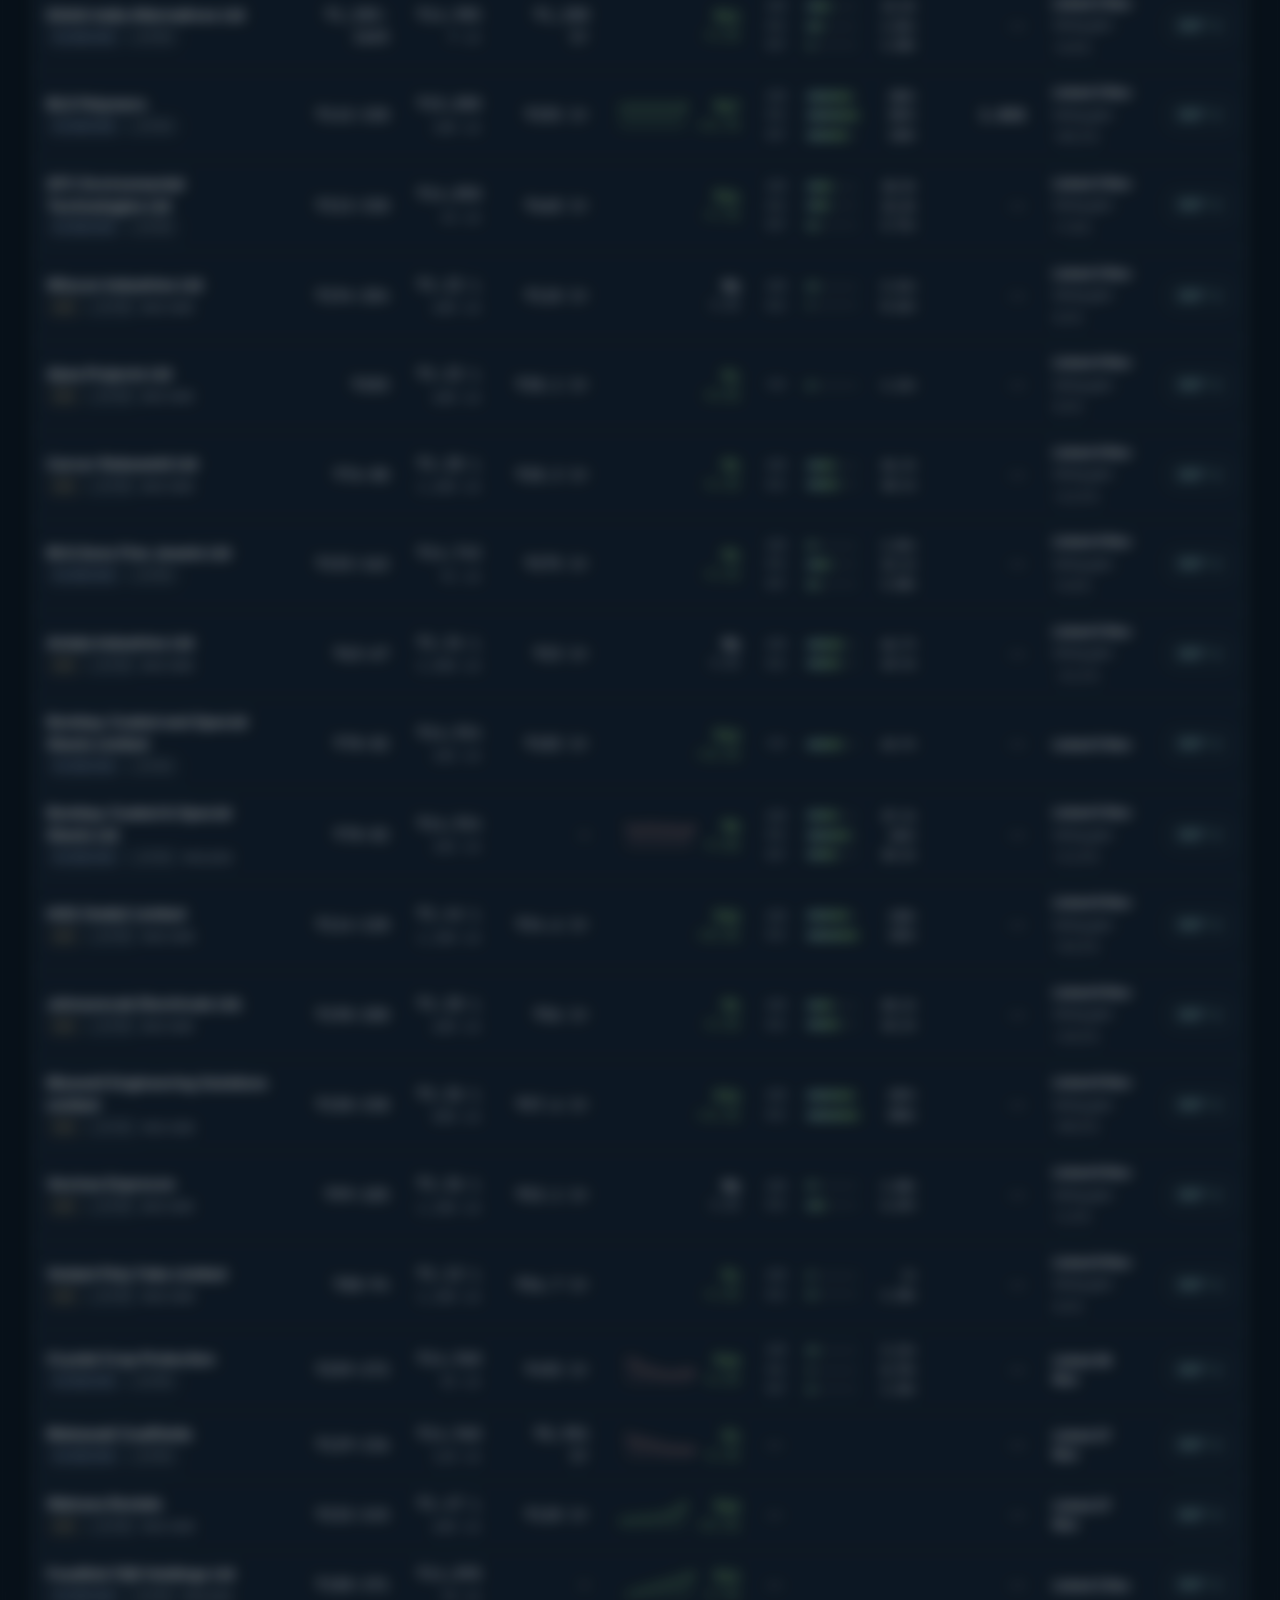
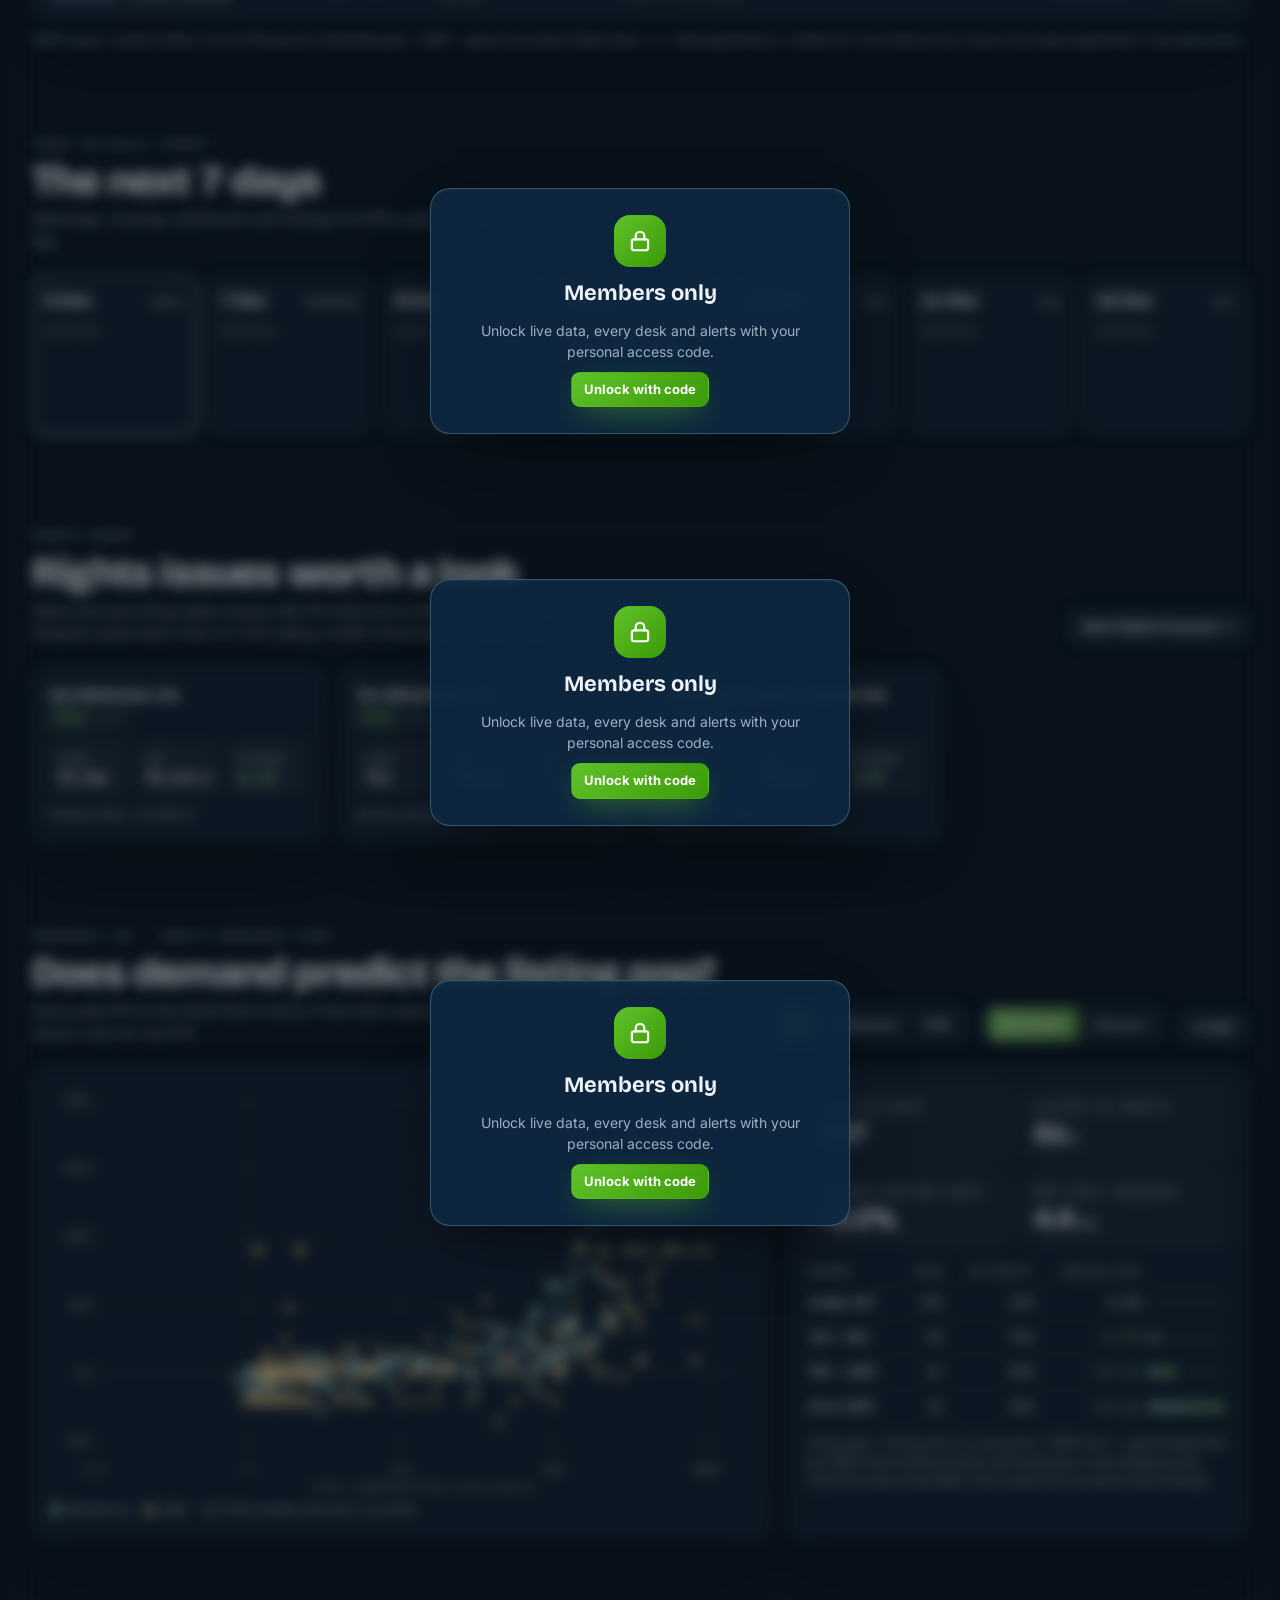
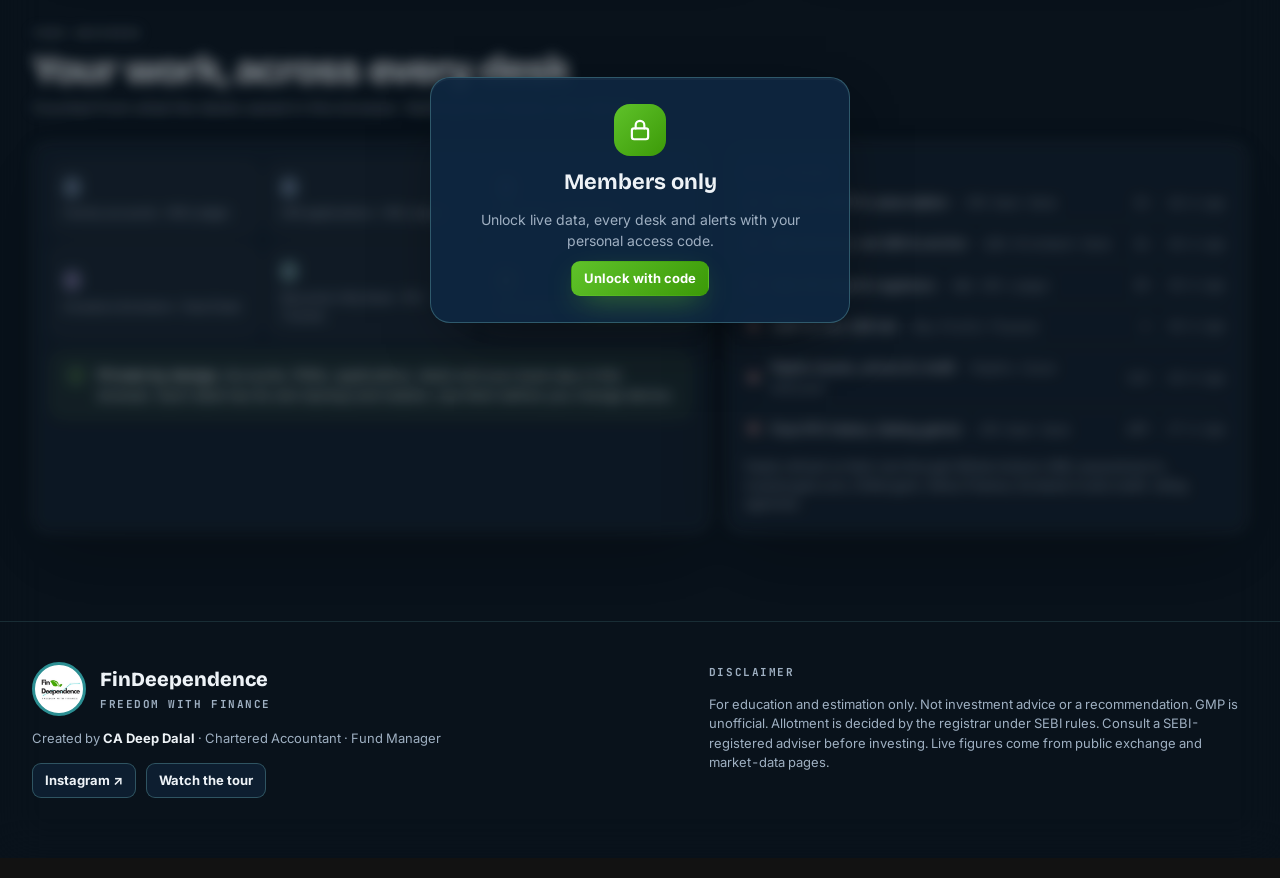
==== commit 0f78e63a: "Add members access, alerts and priority data; fix Max-Profit feed Paid access, reusing the original " ====
--- a/index.html
+++ b/index.html
@@ -16,6 +16,7 @@
 <link rel="preconnect" href="https://fonts.gstatic.com" crossorigin>
 <link rel="stylesheet" href="https://fonts.googleapis.com/css2?family=Bricolage+Grotesque:opsz,wght@12..96,600;12..96,800&family=Inter:wght@400;500;600;700&family=JetBrains+Mono:wght@500;700&display=swap">
 <link rel="stylesheet" href="assets/universe.css">
+<script src="apps/_universe/access.js"></script>
 <script>try{var t=localStorage.getItem('fdu-theme');if(t==='light')document.documentElement.dataset.theme='light'}catch(e){}</script>
 </head>
 <body class="locked">
@@ -45,6 +46,7 @@
     </nav>
     <span class="sp"></span>
     <button class="kbtn" id="openPal" aria-label="Search everything"><svg viewBox="0 0 24 24" fill="none" stroke="currentColor" stroke-width="2" stroke-linecap="round"><circle cx="11" cy="11" r="7"/><path d="m20 20-3.5-3.5"/></svg><span class="t">Search IPOs, desks, actions…</span><kbd>Ctrl K</kbd></button>
+    <span id="memberBox" class="member-box"></span>
     <button class="ibtn" id="themeBtn" aria-label="Switch light or dark theme" title="Light / dark"><svg viewBox="0 0 24 24" fill="none" stroke="currentColor" stroke-width="2" stroke-linecap="round"><path d="M21 12.8A9 9 0 1 1 11.2 3a7 7 0 0 0 9.8 9.8z"/></svg></button>
     <button class="btn primary tourbtn" id="tourBtn"><svg viewBox="0 0 24 24" fill="currentColor"><path d="M8 5v14l11-7z"/></svg><span>Tour</span></button>
   </div>
@@ -84,6 +86,7 @@
           <button data-b="all" class="on">All</button><button data-b="Mainboard">Mainboard</button><button data-b="SME">SME</button>
         </div>
         <label class="search"><svg viewBox="0 0 24 24" fill="none" stroke="currentColor" stroke-width="2" stroke-linecap="round"><circle cx="11" cy="11" r="7"/><path d="m20 20-3.5-3.5"/></svg><input id="radarQ" type="search" placeholder="Search an IPO" aria-label="Search an IPO"></label>
+        <button class="btn sm" data-export="radar" title="Download this view as CSV (members)">⬇ CSV</button>
       </div>
       <div class="panel tbl-wrap"><table class="radar" id="radarTbl"><thead><tr>
         <th data-sort="name">IPO</th><th class="r" data-sort="price">Price band</th><th class="r" data-sort="lotAmt">1 lot</th><th class="r" data-sort="sizeCr">Size</th>
@@ -107,6 +110,7 @@
       <div class="sec-h rv"><div><span class="lbl">Research Lab · equity-research view</span><h2 id="labTitle">Does demand predict the listing pop?</h2><p>Every past IPO in the Deal Desk history: final total subscription against listing-day gain. Hover a dot for the IPO.</p></div><span class="sp"></span>
         <div class="seg" id="labSeg"><button data-s="all" class="on">All</button><button data-s="Mainboard">Mainboard</button><button data-s="SME">SME</button></div>
         <div class="seg" id="labPer"><button data-p="12" class="on">12 months</button><button data-p="0">All years</button></div>
+        <button class="btn sm" data-export="history" title="Download the full IPO history as CSV (members)">⬇ CSV</button>
       </div>
       <div class="lab">
         <div class="panel pad chart-box" id="scatter"><div class="empty">Loading 600+ past IPOs…</div></div>
--- a/assets/universe.css
+++ b/assets/universe.css
@@ -472,3 +472,64 @@
   *, *::before, *::after { animation-duration: .001s !important; animation-iteration-count: 1 !important; transition-duration: .001s !important; scroll-behavior: auto !important; }
   .ticker .track { animation: none; }
 }
+
+/* ---------- members ---------- */
+.member-box { display: flex; align-items: center; gap: 8px; }
+.mchip { font-family: var(--mono); font-weight: 700; font-size: 10.5px; letter-spacing: .1em; text-transform: uppercase; color: #9FF0C0; border: 1px solid rgba(95,194,42,.45); background: rgba(95,194,42,.12); padding: 6px 10px; border-radius: 8px; white-space: nowrap; }
+.mchip.warn { color: #F0B45A; border-color: rgba(240,180,90,.5); background: rgba(240,180,90,.12); }
+.bell { position: relative; }
+.bell .dot { position: absolute; top: 7px; right: 8px; width: 8px; height: 8px; border-radius: 50%; background: #FF8A80; box-shadow: 0 0 0 2px #06121F; }
+.unlockbtn { color: #EEF3F7; background: rgba(127,211,214,.08); border-color: rgba(127,211,214,.3); }
+.gated { position: relative; }
+.gate-ov { display: none; }
+.members-locked .gated > :not(.gate-ov) { filter: blur(7px) saturate(.6); opacity: .55; pointer-events: none; user-select: none; }
+.members-locked .gated > .gate-ov { display: grid; position: absolute; inset: 0; z-index: 5; place-items: start center; padding-top: 120px; }
+.gate-card { position: sticky; top: calc(var(--top) + 40px); display: grid; justify-items: center; gap: 10px; text-align: center; max-width: 420px; padding: 26px 28px; border-radius: 20px; background: var(--surface-solid); border: 1px solid var(--line-2); box-shadow: var(--shadow); }
+:root:not([data-theme="light"]) .gate-card { background: rgba(14,39,64,.94); }
+.gate-card .lock { width: 52px; height: 52px; border-radius: 16px; display: grid; place-items: center; background: linear-gradient(135deg, #5FC22A, #3C9A08); color: #fff; }
+.gate-card .lock svg { width: 26px; height: 26px; }
+.gate-card b { font-family: var(--display); font-size: 22px; }
+.gate-card span { color: var(--muted); font-size: 14px; }
+.unlock { width: min(560px, calc(100vw - 24px)); padding: 22px 24px 20px; }
+.ul-head { display: flex; gap: 14px; align-items: center; }
+.ul-head .badge { width: 52px; height: 52px; border-radius: 50%; background: #fff; border: 3px solid #2C8F93; overflow: hidden; flex: none; }
+.ul-head .badge img { width: 100%; height: 100%; object-fit: cover; }
+.ul-head h3 { margin: 2px 0 0; font-family: var(--display); font-weight: 800; font-size: 26px; }
+.ul-head .ibtn { margin-left: auto; color: var(--ink); border-color: var(--line-2); }
+.ul-list { margin: 16px 0 0; padding: 0; list-style: none; display: grid; gap: 8px; }
+.ul-list li { display: flex; gap: 10px; font-size: 14.5px; }
+.ul-list li::before { content: "✓"; color: var(--green); font-weight: 800; }
+.ul-how { margin-top: 16px; padding: 14px 16px; border-radius: 14px; border: 1px dashed var(--line-2); display: grid; gap: 8px; justify-items: start; font-size: 14px; }
+.ul-how span { color: var(--muted); }
+.ul-form { display: flex; gap: 10px; margin-top: 16px; }
+.ul-form input { flex: 1; min-width: 0; padding: 12px 14px; border-radius: 12px; border: 1px solid var(--line-2); background: transparent; font-family: var(--mono); font-size: 15px; letter-spacing: .08em; text-transform: uppercase; outline: none; }
+.ul-form input:focus { border-color: var(--teal); }
+.ul-msg { min-height: 20px; margin-top: 10px; font-size: 13.5px; color: var(--muted); }
+.ul-msg.err { color: var(--neg); } .ul-msg.ok { color: var(--pos); }
+.alerts { position: fixed; top: var(--top); right: 0; bottom: 0; z-index: 72; width: min(420px, 100vw); background: var(--surface-solid); border-left: 1px solid var(--line-2); box-shadow: -30px 0 80px -20px rgba(0,0,0,.6); overflow-y: auto; color: var(--ink); }
+:root:not([data-theme="light"]) .alerts { background: linear-gradient(180deg, #0E2740, #0B1B2C 40%); }
+.al-head { display: flex; align-items: center; padding: 16px 18px; border-bottom: 1px solid var(--line); }
+.al-head h3 { margin: 2px 0 0; font-family: var(--display); font-weight: 800; font-size: 22px; }
+.al-head .ibtn { margin-left: auto; color: var(--ink); border-color: var(--line-2); }
+.al-body { padding: 16px 18px 30px; display: grid; gap: 12px; }
+.al-tools { display: grid; gap: 10px; }
+.sw { display: flex; align-items: center; gap: 10px; font-size: 14px; cursor: pointer; }
+.sw input { position: absolute; opacity: 0; }
+.sw span { width: 40px; height: 22px; border-radius: 11px; background: color-mix(in srgb, var(--ink) 18%, transparent); position: relative; transition: background .2s; flex: none; }
+.sw span::after { content: ""; position: absolute; left: 3px; top: 3px; width: 16px; height: 16px; border-radius: 50%; background: #fff; transition: transform .2s; }
+.sw input:checked + span { background: var(--green); } .sw input:checked + span::after { transform: translateX(18px); }
+.sw input:focus-visible + span { outline: 2px solid var(--teal); outline-offset: 2px; }
+.al-rules { border: 1px solid var(--line); border-radius: 12px; padding: 10px 12px; font-size: 13.5px; }
+.al-rules summary { cursor: pointer; font-weight: 600; }
+.al-rules label { display: flex; gap: 8px; align-items: center; padding: 5px 0; }
+.al-list { display: grid; gap: 8px; }
+.al-item { text-align: left; border: 1px solid var(--line); background: color-mix(in srgb, var(--ink) 3%, transparent); color: var(--ink); border-radius: 12px; padding: 10px 12px; font-size: 13.5px; }
+.al-item.new { border-color: var(--teal); background: color-mix(in srgb, var(--teal) 9%, transparent); }
+.al-item small { display: block; font-family: var(--mono); font-size: 10px; letter-spacing: .1em; text-transform: uppercase; color: var(--teal); font-weight: 700; margin-bottom: 3px; }
+.star { border: 0; background: transparent; color: var(--muted); font-size: 18px; line-height: 1; padding: 4px; border-radius: 6px; }
+.star:hover { color: var(--gold); } .star.on { color: var(--gold); }
+.star.big { font-size: 24px; margin-left: auto; align-self: flex-start; padding: 6px 8px; }
+@media (max-width: 760px) { .mchip { display: none; } .unlockbtn span { display: none; } }
+.nav a, .nav button, .kbtn { white-space: nowrap; }
+@media (max-width: 1560px) { .kbtn { min-width: 0; } .kbtn .t, .kbtn kbd { display: none; } }
+@media (max-width: 1280px) { .mchip { display: none; } }
